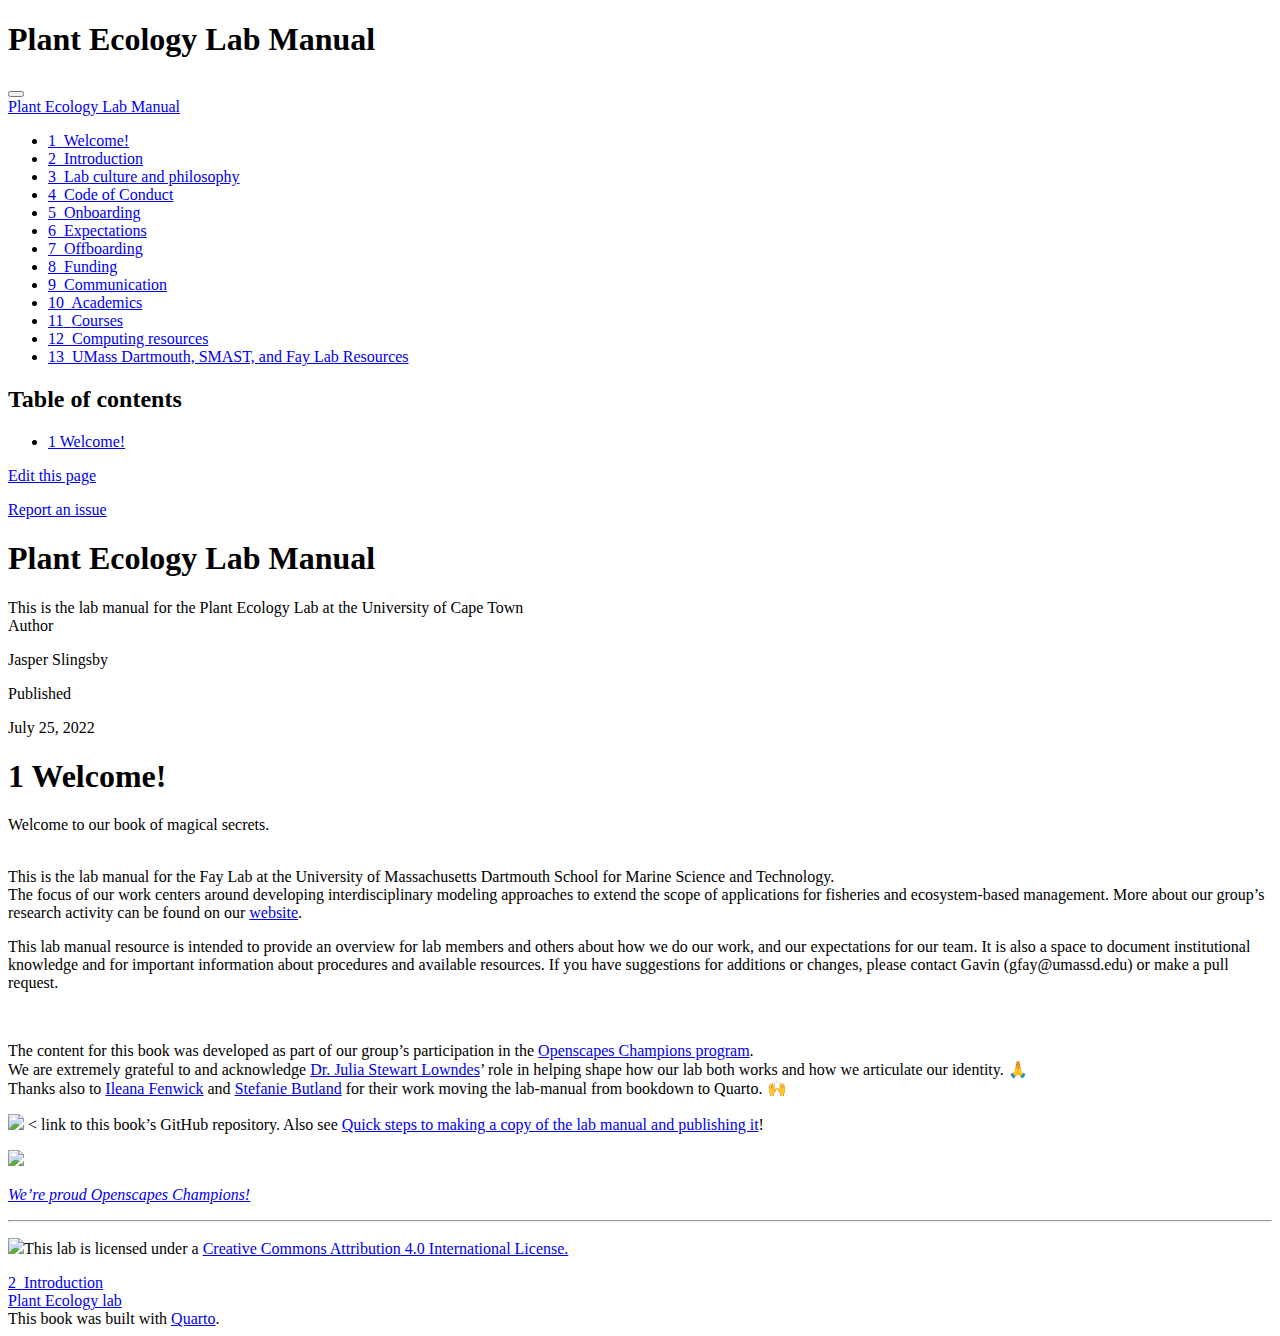
==== index.html @ 3b961ecd "Built site for gh-pages" ====
<!DOCTYPE html>
<html xmlns="http://www.w3.org/1999/xhtml" lang="en" xml:lang="en"><head>

<meta charset="utf-8">
<meta name="generator" content="quarto-1.0.37">

<meta name="viewport" content="width=device-width, initial-scale=1.0, user-scalable=yes">

<meta name="author" content="Jasper Slingsby">
<meta name="dcterms.date" content="2022-07-25">
<meta name="description" content="This is the lab manual for the Plant Ecology Lab at the University of Cape Town">

<title>Plant Ecology Lab Manual</title>
<style>
code{white-space: pre-wrap;}
span.smallcaps{font-variant: small-caps;}
span.underline{text-decoration: underline;}
div.column{display: inline-block; vertical-align: top; width: 50%;}
div.hanging-indent{margin-left: 1.5em; text-indent: -1.5em;}
ul.task-list{list-style: none;}
</style>


<script src="site_libs/quarto-nav/quarto-nav.js"></script>
<script src="site_libs/quarto-nav/headroom.min.js"></script>
<script src="site_libs/clipboard/clipboard.min.js"></script>
<script src="site_libs/quarto-search/autocomplete.umd.js"></script>
<script src="site_libs/quarto-search/fuse.min.js"></script>
<script src="site_libs/quarto-search/quarto-search.js"></script>
<meta name="quarto:offset" content="./">
<link href="./01-intro-how-we-work.html" rel="next">
<script src="site_libs/quarto-html/quarto.js"></script>
<script src="site_libs/quarto-html/popper.min.js"></script>
<script src="site_libs/quarto-html/tippy.umd.min.js"></script>
<script src="site_libs/quarto-html/anchor.min.js"></script>
<link href="site_libs/quarto-html/tippy.css" rel="stylesheet">
<link href="site_libs/quarto-html/quarto-syntax-highlighting.css" rel="stylesheet" id="quarto-text-highlighting-styles">
<script src="site_libs/bootstrap/bootstrap.min.js"></script>
<link href="site_libs/bootstrap/bootstrap-icons.css" rel="stylesheet">
<link href="site_libs/bootstrap/bootstrap.min.css" rel="stylesheet" id="quarto-bootstrap" data-mode="light">
<script id="quarto-search-options" type="application/json">{
  "location": "sidebar",
  "copy-button": false,
  "collapse-after": 3,
  "panel-placement": "start",
  "type": "textbox",
  "limit": 20,
  "language": {
    "search-no-results-text": "No results",
    "search-matching-documents-text": "matching documents",
    "search-copy-link-title": "Copy link to search",
    "search-hide-matches-text": "Hide additional matches",
    "search-more-match-text": "more match in this document",
    "search-more-matches-text": "more matches in this document",
    "search-clear-button-title": "Clear",
    "search-detached-cancel-button-title": "Cancel",
    "search-submit-button-title": "Submit"
  }
}</script>


</head>

<body class="nav-sidebar floating">

<div id="quarto-search-results"></div>
  <header id="quarto-header" class="headroom fixed-top">
  <nav class="quarto-secondary-nav" data-bs-toggle="collapse" data-bs-target="#quarto-sidebar" aria-controls="quarto-sidebar" aria-expanded="false" aria-label="Toggle sidebar navigation" onclick="if (window.quartoToggleHeadroom) { window.quartoToggleHeadroom(); }">
    <div class="container-fluid d-flex justify-content-between">
      <h1 class="quarto-secondary-nav-title">Plant Ecology Lab Manual</h1>
      <button type="button" class="quarto-btn-toggle btn" aria-label="Show secondary navigation">
        <i class="bi bi-chevron-right"></i>
      </button>
    </div>
  </nav>
</header>
<!-- content -->
<div id="quarto-content" class="quarto-container page-columns page-rows-contents page-layout-article">
<!-- sidebar -->
  <nav id="quarto-sidebar" class="sidebar collapse sidebar-navigation floating overflow-auto">
    <div class="pt-lg-2 mt-2 text-left sidebar-header">
    <div class="sidebar-title mb-0 py-0">
      <a href="./">Plant Ecology Lab Manual</a> 
        <div class="sidebar-tools-main">
    <a href="https://github.com/jslingsby/lab-manual" title="Source Code" class="sidebar-tool px-1"><i class="bi bi-github"></i></a>
</div>
    </div>
      </div>
      <div class="mt-2 flex-shrink-0 align-items-center">
        <div class="sidebar-search">
        <div id="quarto-search" class="" title="Search"></div>
        </div>
      </div>
    <div class="sidebar-menu-container"> 
    <ul class="list-unstyled mt-1">
        <li class="sidebar-item">
  <div class="sidebar-item-container"> 
  <a href="./index.html" class="sidebar-item-text sidebar-link active"><span class="chapter-number">1</span>&nbsp; <span class="chapter-title">Welcome!</span></a>
  </div>
</li>
        <li class="sidebar-item">
  <div class="sidebar-item-container"> 
  <a href="./01-intro-how-we-work.html" class="sidebar-item-text sidebar-link"><span class="chapter-number">2</span>&nbsp; <span class="chapter-title">Introduction</span></a>
  </div>
</li>
        <li class="sidebar-item">
  <div class="sidebar-item-container"> 
  <a href="./02-lab-culture-philosophy.html" class="sidebar-item-text sidebar-link"><span class="chapter-number">3</span>&nbsp; <span class="chapter-title">Lab culture and philosophy</span></a>
  </div>
</li>
        <li class="sidebar-item">
  <div class="sidebar-item-container"> 
  <a href="./03-code-of-conduct.html" class="sidebar-item-text sidebar-link"><span class="chapter-number">4</span>&nbsp; <span class="chapter-title">Code of Conduct</span></a>
  </div>
</li>
        <li class="sidebar-item">
  <div class="sidebar-item-container"> 
  <a href="./04-onboarding.html" class="sidebar-item-text sidebar-link"><span class="chapter-number">5</span>&nbsp; <span class="chapter-title">Onboarding</span></a>
  </div>
</li>
        <li class="sidebar-item">
  <div class="sidebar-item-container"> 
  <a href="./05-expectations.html" class="sidebar-item-text sidebar-link"><span class="chapter-number">6</span>&nbsp; <span class="chapter-title">Expectations</span></a>
  </div>
</li>
        <li class="sidebar-item">
  <div class="sidebar-item-container"> 
  <a href="./06-offboarding.html" class="sidebar-item-text sidebar-link"><span class="chapter-number">7</span>&nbsp; <span class="chapter-title">Offboarding</span></a>
  </div>
</li>
        <li class="sidebar-item">
  <div class="sidebar-item-container"> 
  <a href="./07-funding.html" class="sidebar-item-text sidebar-link"><span class="chapter-number">8</span>&nbsp; <span class="chapter-title">Funding</span></a>
  </div>
</li>
        <li class="sidebar-item">
  <div class="sidebar-item-container"> 
  <a href="./08-communication.html" class="sidebar-item-text sidebar-link"><span class="chapter-number">9</span>&nbsp; <span class="chapter-title">Communication</span></a>
  </div>
</li>
        <li class="sidebar-item">
  <div class="sidebar-item-container"> 
  <a href="./09-academics.html" class="sidebar-item-text sidebar-link"><span class="chapter-number">10</span>&nbsp; <span class="chapter-title">Academics</span></a>
  </div>
</li>
        <li class="sidebar-item">
  <div class="sidebar-item-container"> 
  <a href="./10-courses.html" class="sidebar-item-text sidebar-link"><span class="chapter-number">11</span>&nbsp; <span class="chapter-title">Courses</span></a>
  </div>
</li>
        <li class="sidebar-item">
  <div class="sidebar-item-container"> 
  <a href="./11-computing.html" class="sidebar-item-text sidebar-link"><span class="chapter-number">12</span>&nbsp; <span class="chapter-title">Computing resources</span></a>
  </div>
</li>
        <li class="sidebar-item">
  <div class="sidebar-item-container"> 
  <a href="./12-umassd-resources.html" class="sidebar-item-text sidebar-link"><span class="chapter-number">13</span>&nbsp; <span class="chapter-title">UMass Dartmouth, SMAST, and Fay Lab Resources</span></a>
  </div>
</li>
    </ul>
    </div>
</nav>
<!-- margin-sidebar -->
    <div id="quarto-margin-sidebar" class="sidebar margin-sidebar">
        <nav id="TOC" role="doc-toc">
    <h2 id="toc-title">Table of contents</h2>
   
  <ul>
  <li><a href="#welcome" id="toc-welcome" class="nav-link active" data-scroll-target="#welcome"> <span class="header-section-number">1</span> Welcome!</a></li>
  </ul>
<div class="toc-actions"><div><i class="bi bi-github"></i></div><div class="action-links"><p><a href="https://github.com/jslingsby/lab-manual/edit/main/index.qmd" class="toc-action">Edit this page</a></p><p><a href="https://github.com/jslingsby/lab-manual/issues/new" class="toc-action">Report an issue</a></p></div></div></nav>
    </div>
<!-- main -->
<main class="content" id="quarto-document-content">

<header id="title-block-header" class="quarto-title-block default">
<div class="quarto-title">
<h1 class="title d-none d-lg-block">Plant Ecology Lab Manual</h1>
</div>

<div>
  <div class="description">
    This is the lab manual for the Plant Ecology Lab at the University of Cape Town
  </div>
</div>


<div class="quarto-title-meta">

    <div>
    <div class="quarto-title-meta-heading">Author</div>
    <div class="quarto-title-meta-contents">
             <p>Jasper Slingsby </p>
          </div>
  </div>
    
    <div>
    <div class="quarto-title-meta-heading">Published</div>
    <div class="quarto-title-meta-contents">
      <p class="date">July 25, 2022</p>
    </div>
  </div>
    
  </div>
  

</header>

<section id="welcome" class="level1" data-number="1">
<h1 data-number="1"><span class="header-section-number">1</span> Welcome!</h1>
<p>Welcome to our book of magical secrets.</p>
<p><br> This is the lab manual for the Fay Lab at the University of Massachusetts Dartmouth School for Marine Science and Technology.<br>
The focus of our work centers around developing interdisciplinary modeling approaches to extend the scope of applications for fisheries and ecosystem-based management. More about our group’s research activity can be found on our <a href="https://thefaylab.com">website</a>.</p>
<p>This lab manual resource is intended to provide an overview for lab members and others about how we do our work, and our expectations for our team. It is also a space to document institutional knowledge and for important information about procedures and available resources. If you have suggestions for additions or changes, please contact Gavin (gfay@umassd.edu) or make a pull request.</p>
<p><br></p>
<p>The content for this book was developed as part of our group’s participation in the <a href="https://openscapes.org">Openscapes Champions program</a>.<br>
We are extremely grateful to and acknowledge <a href="https://twitter.com/juliesquid">Dr.&nbsp;Julia Stewart Lowndes</a>’ role in helping shape how our lab both works and how we articulate our identity. 🙏<br>
Thanks also to <a href="https://twitter.com/_ileanaf">Ileana Fenwick</a> and <a href="https://twitter.com/StefanieButland">Stefanie Butland</a> for their work moving the lab-manual from bookdown to Quarto. 🙌<br>
</p>
<p><a href="https://github.com/thefaylab/lab-manual"><img src="https://github.githubassets.com/images/modules/logos_page/GitHub-Mark.png" class="img-fluid" data-fig-align="left" width="35"></a> &lt; link to this book’s GitHub repository. Also see <a href="https://github.com/thefaylab/lab-manual/wiki/Quick-steps-to-making-a-copy-of-the-lab-manual-&amp;-publishing-it">Quick steps to making a copy of the lab manual and publishing it</a>!</p>
<p><img src="img/openscapes_hex_badge.png" class="img-fluid" style="width:25.0%"></p>
<p><a href="https://openscapes.org"><em>We’re proud Openscapes Champions!</em></a></p>
<hr>
<p><a href="http://creativecommons.org/licenses/by/4.0/" data-fig-alt="Creative Commons License"><img src="img/creative_commons.png" class="img-fluid"></a>This lab is licensed under a <a href="http://creativecommons.org/licenses/by/4.0/">Creative Commons Attribution 4.0 International License.</a></p>


</section>

</main> <!-- /main -->
<script id="quarto-html-after-body" type="application/javascript">
window.document.addEventListener("DOMContentLoaded", function (event) {
  const toggleBodyColorMode = (bsSheetEl) => {
    const mode = bsSheetEl.getAttribute("data-mode");
    const bodyEl = window.document.querySelector("body");
    if (mode === "dark") {
      bodyEl.classList.add("quarto-dark");
      bodyEl.classList.remove("quarto-light");
    } else {
      bodyEl.classList.add("quarto-light");
      bodyEl.classList.remove("quarto-dark");
    }
  }
  const toggleBodyColorPrimary = () => {
    const bsSheetEl = window.document.querySelector("link#quarto-bootstrap");
    if (bsSheetEl) {
      toggleBodyColorMode(bsSheetEl);
    }
  }
  toggleBodyColorPrimary();  
  const icon = "";
  const anchorJS = new window.AnchorJS();
  anchorJS.options = {
    placement: 'right',
    icon: icon
  };
  anchorJS.add('.anchored');
  const clipboard = new window.ClipboardJS('.code-copy-button', {
    target: function(trigger) {
      return trigger.previousElementSibling;
    }
  });
  clipboard.on('success', function(e) {
    // button target
    const button = e.trigger;
    // don't keep focus
    button.blur();
    // flash "checked"
    button.classList.add('code-copy-button-checked');
    var currentTitle = button.getAttribute("title");
    button.setAttribute("title", "Copied!");
    setTimeout(function() {
      button.setAttribute("title", currentTitle);
      button.classList.remove('code-copy-button-checked');
    }, 1000);
    // clear code selection
    e.clearSelection();
  });
  function tippyHover(el, contentFn) {
    const config = {
      allowHTML: true,
      content: contentFn,
      maxWidth: 500,
      delay: 100,
      arrow: false,
      appendTo: function(el) {
          return el.parentElement;
      },
      interactive: true,
      interactiveBorder: 10,
      theme: 'quarto',
      placement: 'bottom-start'
    };
    window.tippy(el, config); 
  }
  const noterefs = window.document.querySelectorAll('a[role="doc-noteref"]');
  for (var i=0; i<noterefs.length; i++) {
    const ref = noterefs[i];
    tippyHover(ref, function() {
      let href = ref.getAttribute('href');
      try { href = new URL(href).hash; } catch {}
      const id = href.replace(/^#\/?/, "");
      const note = window.document.getElementById(id);
      return note.innerHTML;
    });
  }
  var bibliorefs = window.document.querySelectorAll('a[role="doc-biblioref"]');
  for (var i=0; i<bibliorefs.length; i++) {
    const ref = bibliorefs[i];
    const cites = ref.parentNode.getAttribute('data-cites').split(' ');
    tippyHover(ref, function() {
      var popup = window.document.createElement('div');
      cites.forEach(function(cite) {
        var citeDiv = window.document.createElement('div');
        citeDiv.classList.add('hanging-indent');
        citeDiv.classList.add('csl-entry');
        var biblioDiv = window.document.getElementById('ref-' + cite);
        if (biblioDiv) {
          citeDiv.innerHTML = biblioDiv.innerHTML;
        }
        popup.appendChild(citeDiv);
      });
      return popup.innerHTML;
    });
  }
});
</script>
<nav class="page-navigation">
  <div class="nav-page nav-page-previous">
  </div>
  <div class="nav-page nav-page-next">
      <a href="./01-intro-how-we-work.html" class="pagination-link">
        <span class="nav-page-text"><span class="chapter-number">2</span>&nbsp; <span class="chapter-title">Introduction</span></span> <i class="bi bi-arrow-right-short"></i>
      </a>
  </div>
</nav>
</div> <!-- /content -->
<footer class="footer">
  <div class="nav-footer">
    <div class="nav-footer-left"><a href="https://www.plantecolo.gy/">Plant Ecology lab</a></div>   
    <div class="nav-footer-right">This book was built with <a href="https://quarto.org/">Quarto</a>.</div>
  </div>
</footer>



</body></html>
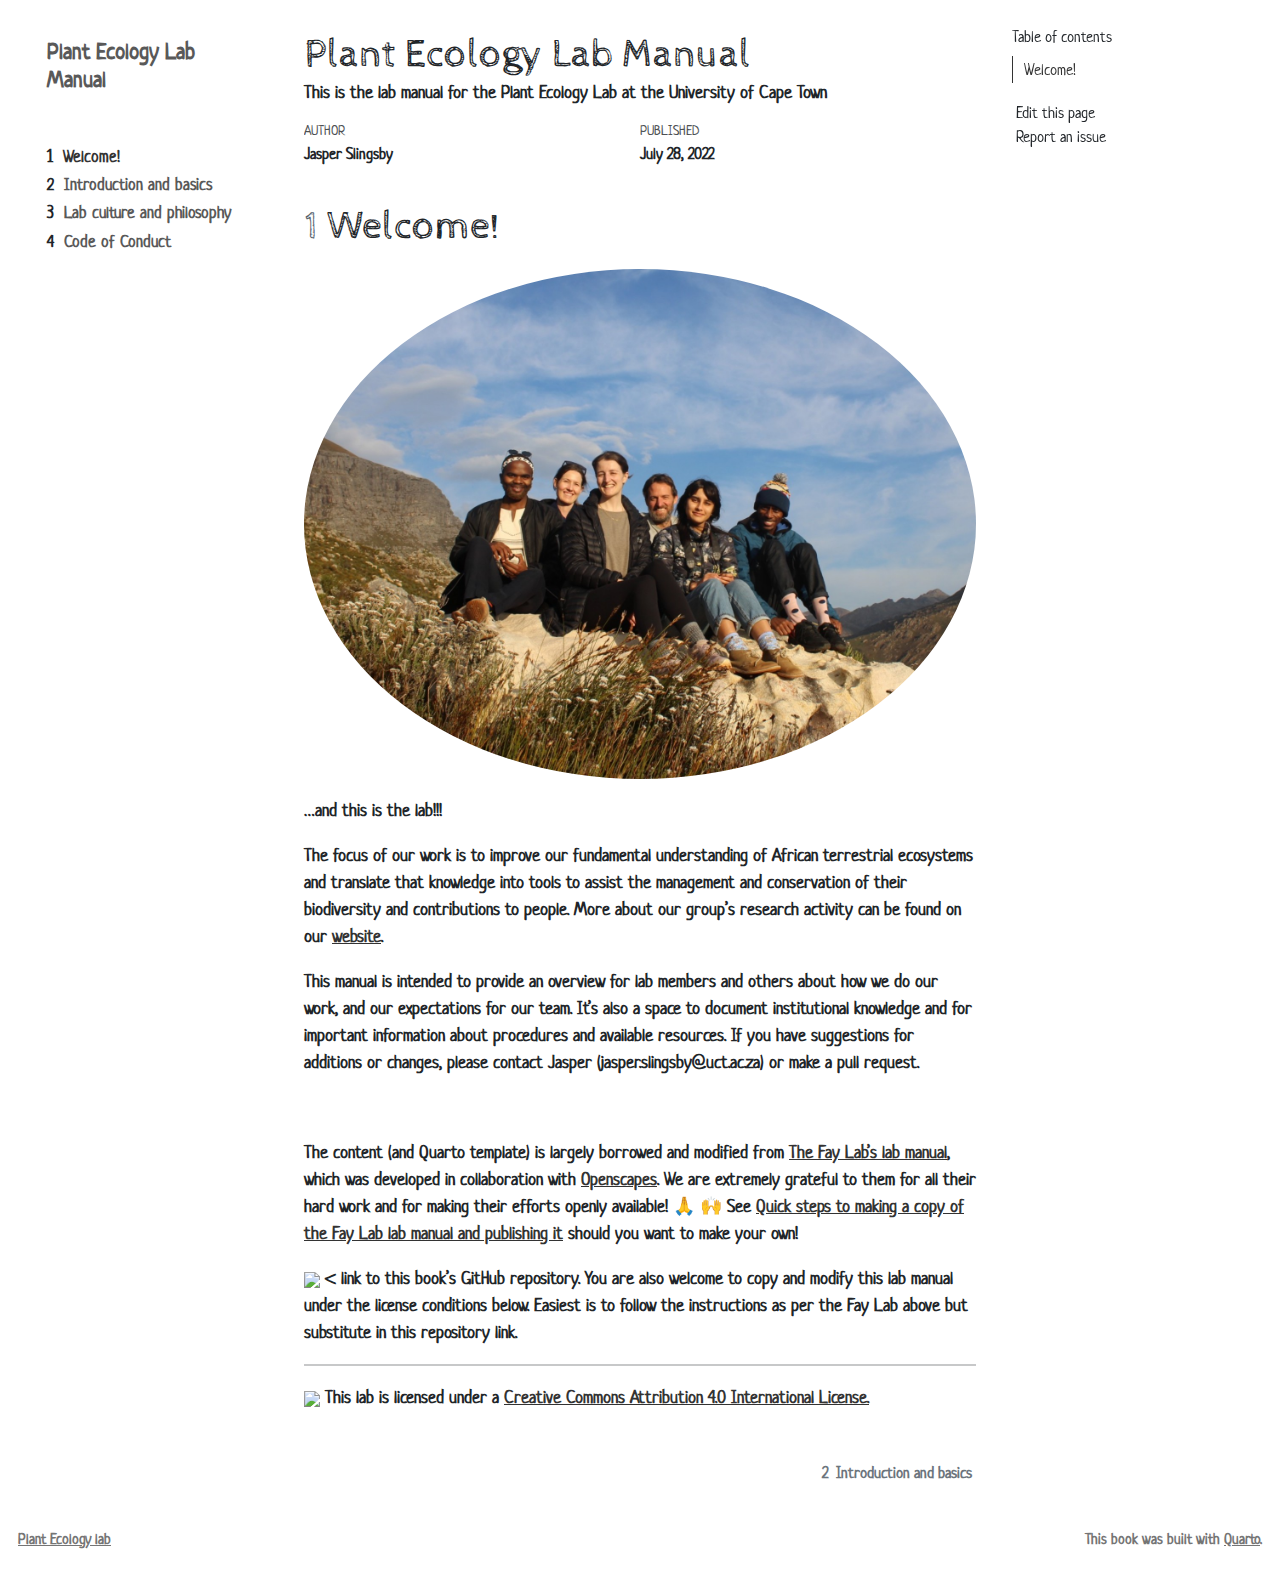
==== commit 4dc7c09a: "Built site for gh-pages" ====
--- a/index.html
+++ b/index.html
@@ -7,7 +7,7 @@
 <meta name="viewport" content="width=device-width, initial-scale=1.0, user-scalable=yes">
 
 <meta name="author" content="Jasper Slingsby">
-<meta name="dcterms.date" content="2022-07-25">
+<meta name="dcterms.date" content="2022-07-28">
 <meta name="description" content="This is the lab manual for the Plant Ecology Lab at the University of Cape Town">
 
 <title>Plant Ecology Lab Manual</title>
@@ -100,7 +100,7 @@
 </li>
         <li class="sidebar-item">
   <div class="sidebar-item-container"> 
-  <a href="./01-intro-how-we-work.html" class="sidebar-item-text sidebar-link"><span class="chapter-number">2</span>&nbsp; <span class="chapter-title">Introduction</span></a>
+  <a href="./01-intro-how-we-work.html" class="sidebar-item-text sidebar-link"><span class="chapter-number">2</span>&nbsp; <span class="chapter-title">Introduction and basics</span></a>
   </div>
 </li>
         <li class="sidebar-item">
@@ -111,51 +111,6 @@
         <li class="sidebar-item">
   <div class="sidebar-item-container"> 
   <a href="./03-code-of-conduct.html" class="sidebar-item-text sidebar-link"><span class="chapter-number">4</span>&nbsp; <span class="chapter-title">Code of Conduct</span></a>
-  </div>
-</li>
-        <li class="sidebar-item">
-  <div class="sidebar-item-container"> 
-  <a href="./04-onboarding.html" class="sidebar-item-text sidebar-link"><span class="chapter-number">5</span>&nbsp; <span class="chapter-title">Onboarding</span></a>
-  </div>
-</li>
-        <li class="sidebar-item">
-  <div class="sidebar-item-container"> 
-  <a href="./05-expectations.html" class="sidebar-item-text sidebar-link"><span class="chapter-number">6</span>&nbsp; <span class="chapter-title">Expectations</span></a>
-  </div>
-</li>
-        <li class="sidebar-item">
-  <div class="sidebar-item-container"> 
-  <a href="./06-offboarding.html" class="sidebar-item-text sidebar-link"><span class="chapter-number">7</span>&nbsp; <span class="chapter-title">Offboarding</span></a>
-  </div>
-</li>
-        <li class="sidebar-item">
-  <div class="sidebar-item-container"> 
-  <a href="./07-funding.html" class="sidebar-item-text sidebar-link"><span class="chapter-number">8</span>&nbsp; <span class="chapter-title">Funding</span></a>
-  </div>
-</li>
-        <li class="sidebar-item">
-  <div class="sidebar-item-container"> 
-  <a href="./08-communication.html" class="sidebar-item-text sidebar-link"><span class="chapter-number">9</span>&nbsp; <span class="chapter-title">Communication</span></a>
-  </div>
-</li>
-        <li class="sidebar-item">
-  <div class="sidebar-item-container"> 
-  <a href="./09-academics.html" class="sidebar-item-text sidebar-link"><span class="chapter-number">10</span>&nbsp; <span class="chapter-title">Academics</span></a>
-  </div>
-</li>
-        <li class="sidebar-item">
-  <div class="sidebar-item-container"> 
-  <a href="./10-courses.html" class="sidebar-item-text sidebar-link"><span class="chapter-number">11</span>&nbsp; <span class="chapter-title">Courses</span></a>
-  </div>
-</li>
-        <li class="sidebar-item">
-  <div class="sidebar-item-container"> 
-  <a href="./11-computing.html" class="sidebar-item-text sidebar-link"><span class="chapter-number">12</span>&nbsp; <span class="chapter-title">Computing resources</span></a>
-  </div>
-</li>
-        <li class="sidebar-item">
-  <div class="sidebar-item-container"> 
-  <a href="./12-umassd-resources.html" class="sidebar-item-text sidebar-link"><span class="chapter-number">13</span>&nbsp; <span class="chapter-title">UMass Dartmouth, SMAST, and Fay Lab Resources</span></a>
   </div>
 </li>
     </ul>
@@ -198,7 +153,7 @@
     <div>
     <div class="quarto-title-meta-heading">Published</div>
     <div class="quarto-title-meta-contents">
-      <p class="date">July 25, 2022</p>
+      <p class="date">July 28, 2022</p>
     </div>
   </div>
     
@@ -209,20 +164,15 @@
 
 <section id="welcome" class="level1" data-number="1">
 <h1 data-number="1"><span class="header-section-number">1</span> Welcome!</h1>
-<p>Welcome to our book of magical secrets.</p>
-<p><br> This is the lab manual for the Fay Lab at the University of Massachusetts Dartmouth School for Marine Science and Technology.<br>
-The focus of our work centers around developing interdisciplinary modeling approaches to extend the scope of applications for fisheries and ecosystem-based management. More about our group’s research activity can be found on our <a href="https://thefaylab.com">website</a>.</p>
-<p>This lab manual resource is intended to provide an overview for lab members and others about how we do our work, and our expectations for our team. It is also a space to document institutional knowledge and for important information about procedures and available resources. If you have suggestions for additions or changes, please contact Gavin (gfay@umassd.edu) or make a pull request.</p>
+<p><img src="img/lab_2022_bainskloof_mtns_crop.jpg" class="rounded-circle" alt="The Lab 2022" width="100%"></p>
+<p>…and this is the lab!!!</p>
+<p>The focus of our work is to improve our fundamental understanding of African terrestrial ecosystems and translate that knowledge into tools to assist the management and conservation of their biodiversity and contributions to people. More about our group’s research activity can be found on our <a href="https://plantecologi.github.io">website</a>.</p>
+<p>This manual is intended to provide an overview for lab members and others about how we do our work, and our expectations for our team. It’s also a space to document institutional knowledge and for important information about procedures and available resources. If you have suggestions for additions or changes, please contact Jasper (jasper.slingsby@uct.ac.za) or make a pull request.</p>
 <p><br></p>
-<p>The content for this book was developed as part of our group’s participation in the <a href="https://openscapes.org">Openscapes Champions program</a>.<br>
-We are extremely grateful to and acknowledge <a href="https://twitter.com/juliesquid">Dr.&nbsp;Julia Stewart Lowndes</a>’ role in helping shape how our lab both works and how we articulate our identity. 🙏<br>
-Thanks also to <a href="https://twitter.com/_ileanaf">Ileana Fenwick</a> and <a href="https://twitter.com/StefanieButland">Stefanie Butland</a> for their work moving the lab-manual from bookdown to Quarto. 🙌<br>
-</p>
-<p><a href="https://github.com/thefaylab/lab-manual"><img src="https://github.githubassets.com/images/modules/logos_page/GitHub-Mark.png" class="img-fluid" data-fig-align="left" width="35"></a> &lt; link to this book’s GitHub repository. Also see <a href="https://github.com/thefaylab/lab-manual/wiki/Quick-steps-to-making-a-copy-of-the-lab-manual-&amp;-publishing-it">Quick steps to making a copy of the lab manual and publishing it</a>!</p>
-<p><img src="img/openscapes_hex_badge.png" class="img-fluid" style="width:25.0%"></p>
-<p><a href="https://openscapes.org"><em>We’re proud Openscapes Champions!</em></a></p>
+<p>The content (and Quarto template) is largely borrowed and modified from <a href="https://github.com/thefaylab/lab-manual">The Fay Lab’s lab manual</a>, which was developed in collaboration with <a href="https://openscapes.org">Openscapes</a>. We are extremely grateful to them for all their hard work and for making their efforts openly available! 🙏&nbsp;🙌&nbsp;See <a href="https://github.com/thefaylab/lab-manual/wiki/Quick-steps-to-making-a-copy-of-the-lab-manual-&amp;-publishing-it">Quick steps to making a copy of the Fay Lab lab manual and publishing it</a> should you want to make your own!</p>
+<p><a href="https://github.com/jslingsby/lab-manual"><img src="https://github.githubassets.com/images/modules/logos_page/GitHub-Mark.png" class="img-fluid" data-fig-align="left" width="35"></a> &lt; link to this book’s GitHub repository. You are also welcome to copy and modify this lab manual under the license conditions below. Easiest is to follow the instructions as per the Fay Lab above but substitute in this repository link.</p>
 <hr>
-<p><a href="http://creativecommons.org/licenses/by/4.0/" data-fig-alt="Creative Commons License"><img src="img/creative_commons.png" class="img-fluid"></a>This lab is licensed under a <a href="http://creativecommons.org/licenses/by/4.0/">Creative Commons Attribution 4.0 International License.</a></p>
+<p><a href="http://creativecommons.org/licenses/by/4.0/" data-fig-alt="Creative Commons License"><img src="img/creative_commons.png" class="img-fluid"></a> This lab is licensed under a <a href="http://creativecommons.org/licenses/by/4.0/">Creative Commons Attribution 4.0 International License.</a></p>
 
 
 </section>
@@ -330,7 +280,7 @@
   </div>
   <div class="nav-page nav-page-next">
       <a href="./01-intro-how-we-work.html" class="pagination-link">
-        <span class="nav-page-text"><span class="chapter-number">2</span>&nbsp; <span class="chapter-title">Introduction</span></span> <i class="bi bi-arrow-right-short"></i>
+        <span class="nav-page-text"><span class="chapter-number">2</span>&nbsp; <span class="chapter-title">Introduction and basics</span></span> <i class="bi bi-arrow-right-short"></i>
       </a>
   </div>
 </nav>
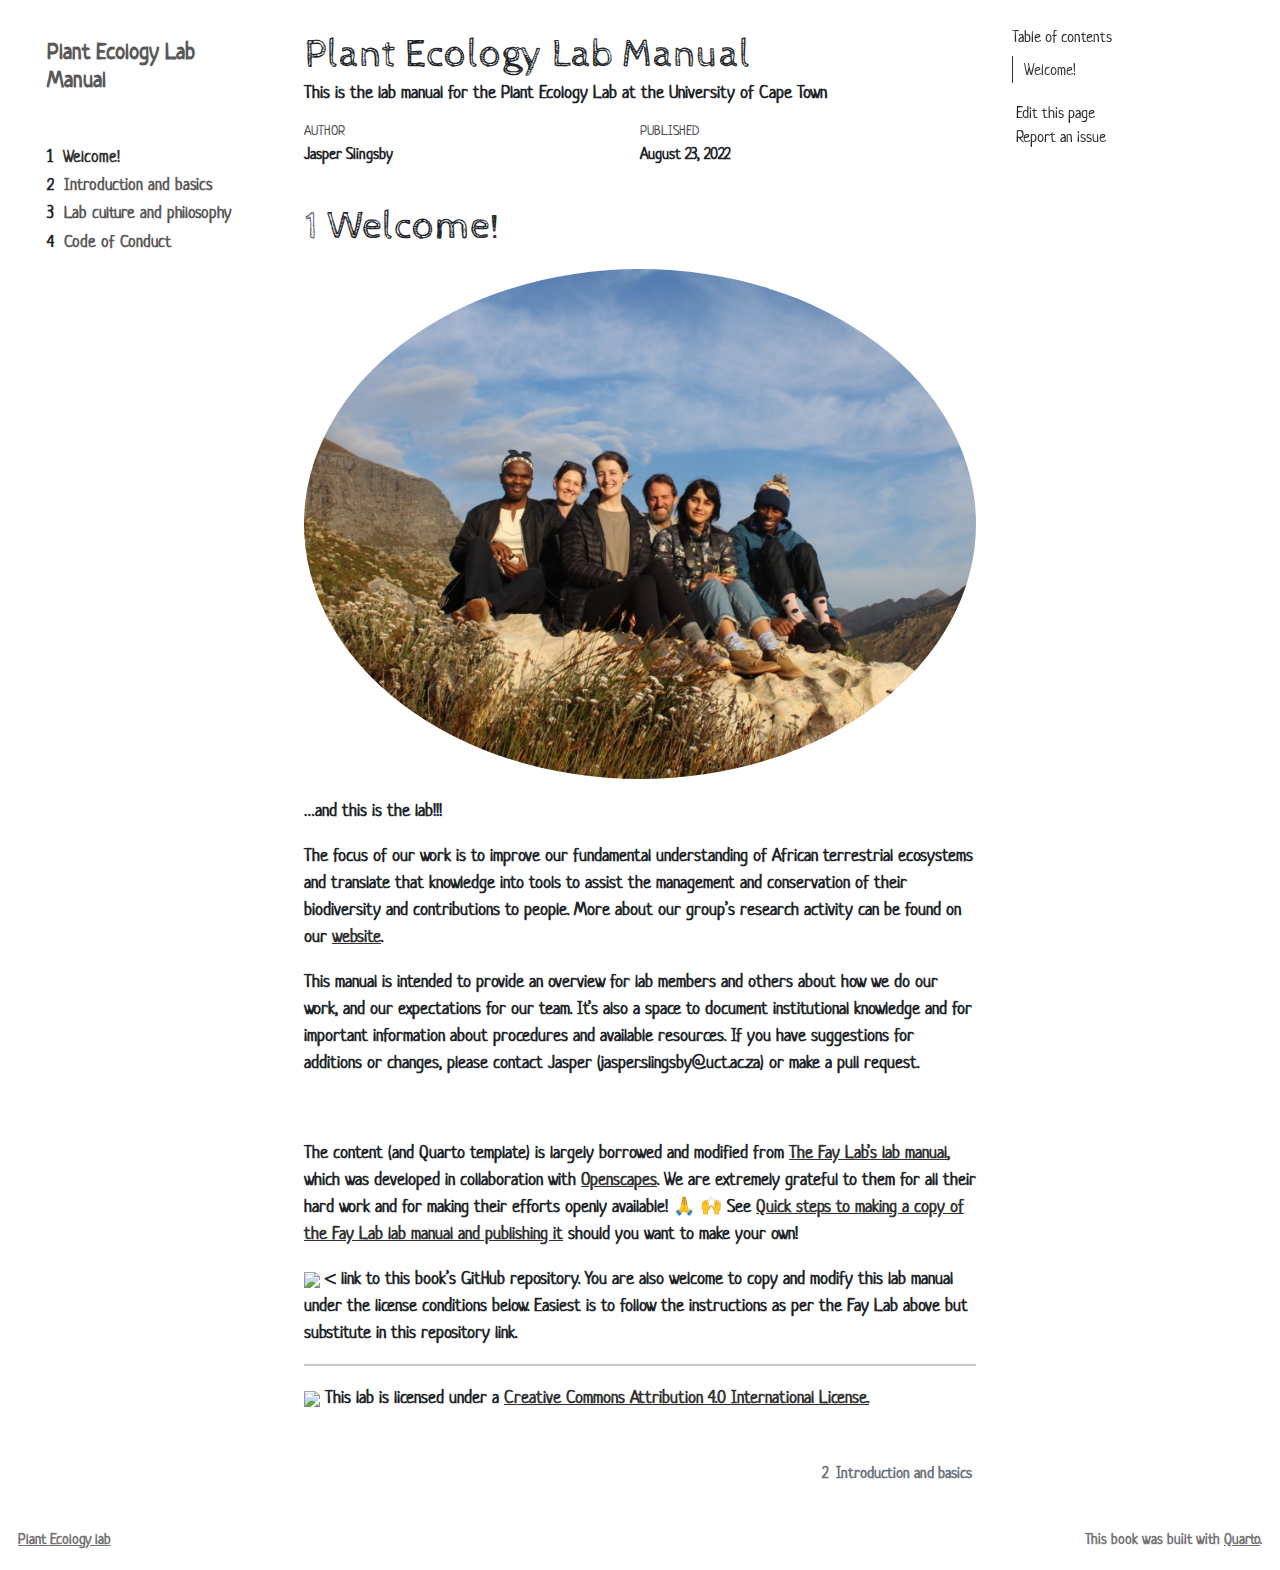
==== commit a1ed73ef: "Built site for gh-pages" ====
--- a/index.html
+++ b/index.html
@@ -2,12 +2,12 @@
 <html xmlns="http://www.w3.org/1999/xhtml" lang="en" xml:lang="en"><head>
 
 <meta charset="utf-8">
-<meta name="generator" content="quarto-1.0.37">
+<meta name="generator" content="quarto-1.0.38">
 
 <meta name="viewport" content="width=device-width, initial-scale=1.0, user-scalable=yes">
 
 <meta name="author" content="Jasper Slingsby">
-<meta name="dcterms.date" content="2022-07-28">
+<meta name="dcterms.date" content="2022-08-23">
 <meta name="description" content="This is the lab manual for the Plant Ecology Lab at the University of Cape Town">
 
 <title>Plant Ecology Lab Manual</title>
@@ -153,7 +153,7 @@
     <div>
     <div class="quarto-title-meta-heading">Published</div>
     <div class="quarto-title-meta-contents">
-      <p class="date">July 28, 2022</p>
+      <p class="date">August 23, 2022</p>
     </div>
   </div>
     
@@ -166,7 +166,7 @@
 <h1 data-number="1"><span class="header-section-number">1</span> Welcome!</h1>
 <p><img src="img/lab_2022_bainskloof_mtns_crop.jpg" class="rounded-circle" alt="The Lab 2022" width="100%"></p>
 <p>…and this is the lab!!!</p>
-<p>The focus of our work is to improve our fundamental understanding of African terrestrial ecosystems and translate that knowledge into tools to assist the management and conservation of their biodiversity and contributions to people. More about our group’s research activity can be found on our <a href="https://plantecologi.github.io">website</a>.</p>
+<p>The focus of our work is to improve our fundamental understanding of African terrestrial ecosystems and translate that knowledge into tools to assist the management and conservation of their biodiversity and contributions to people. More about our group’s research activity can be found on our <a href="https://plantecolo.gy/">website</a>.</p>
 <p>This manual is intended to provide an overview for lab members and others about how we do our work, and our expectations for our team. It’s also a space to document institutional knowledge and for important information about procedures and available resources. If you have suggestions for additions or changes, please contact Jasper (jasper.slingsby@uct.ac.za) or make a pull request.</p>
 <p><br></p>
 <p>The content (and Quarto template) is largely borrowed and modified from <a href="https://github.com/thefaylab/lab-manual">The Fay Lab’s lab manual</a>, which was developed in collaboration with <a href="https://openscapes.org">Openscapes</a>. We are extremely grateful to them for all their hard work and for making their efforts openly available! 🙏&nbsp;🙌&nbsp;See <a href="https://github.com/thefaylab/lab-manual/wiki/Quick-steps-to-making-a-copy-of-the-lab-manual-&amp;-publishing-it">Quick steps to making a copy of the Fay Lab lab manual and publishing it</a> should you want to make your own!</p>
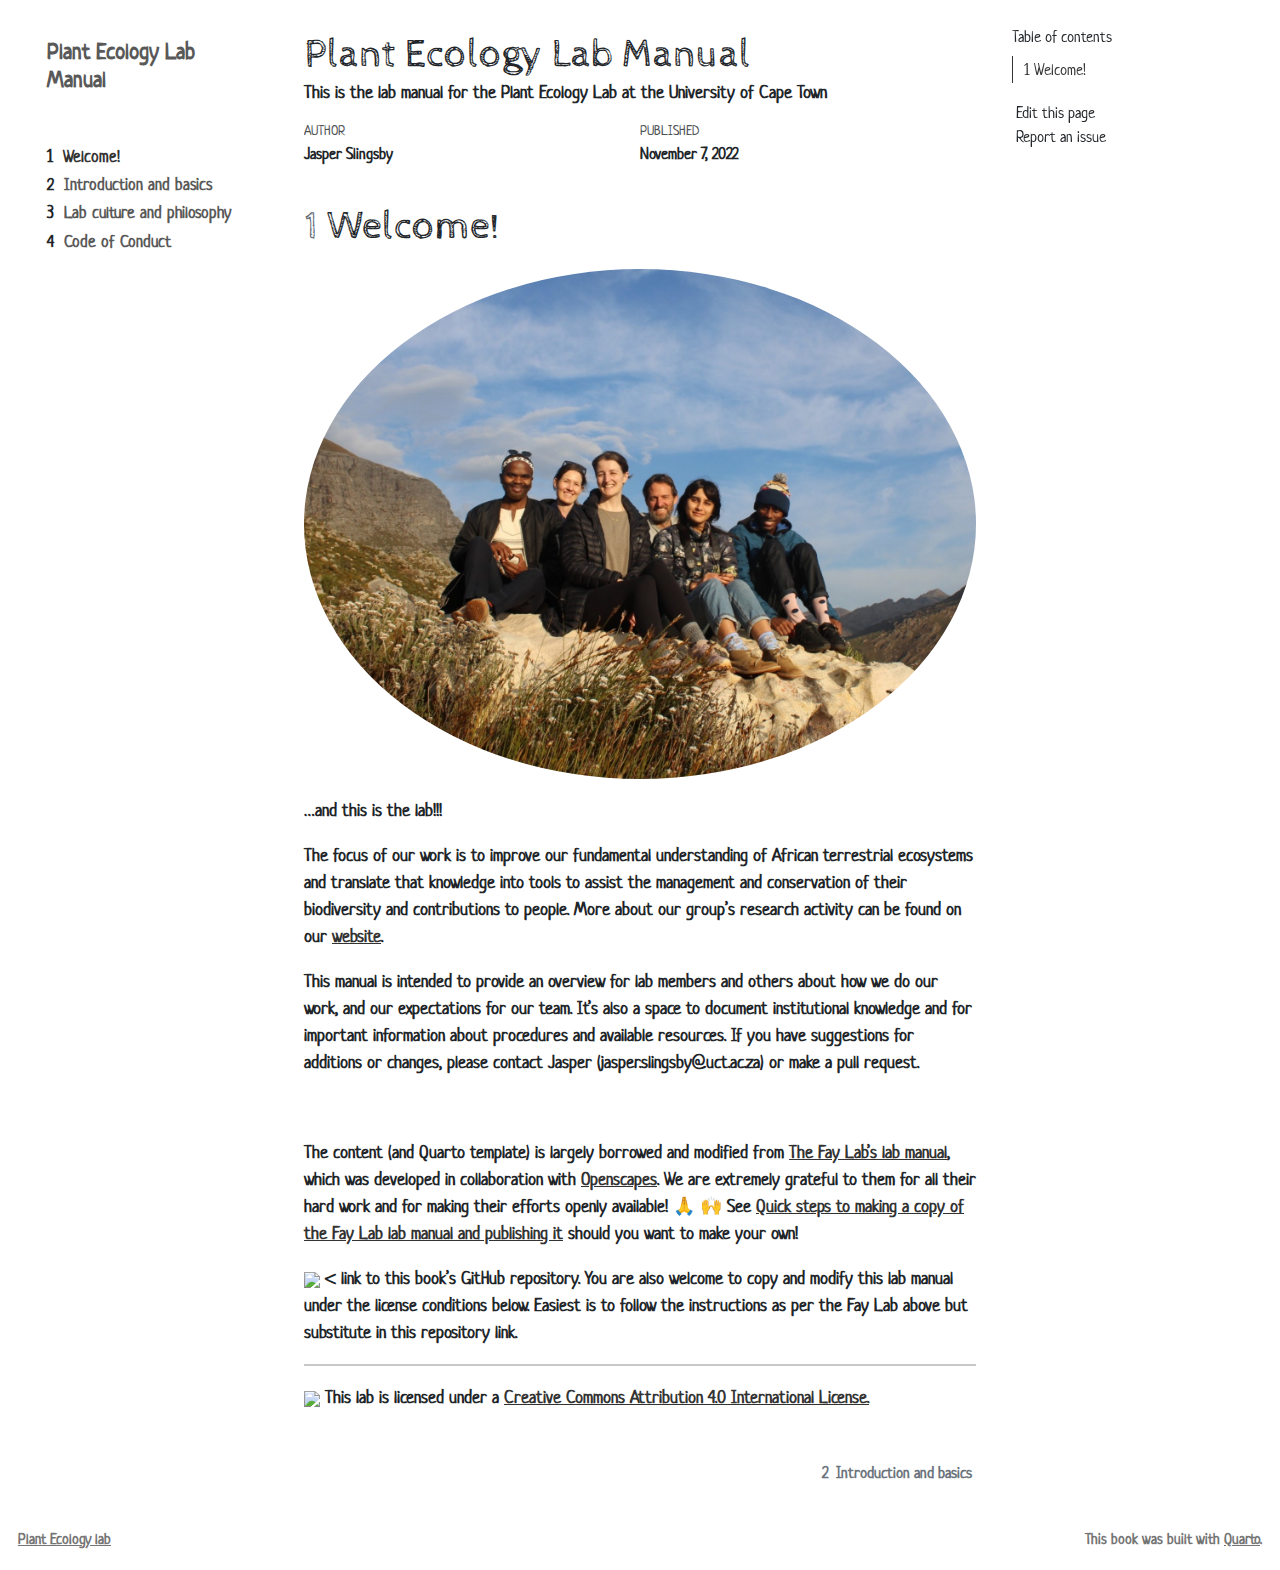
==== commit 9e465f8f: "Built site for gh-pages" ====
--- a/index.html
+++ b/index.html
@@ -2,22 +2,27 @@
 <html xmlns="http://www.w3.org/1999/xhtml" lang="en" xml:lang="en"><head>
 
 <meta charset="utf-8">
-<meta name="generator" content="quarto-1.0.38">
+<meta name="generator" content="quarto-1.1.251">
 
 <meta name="viewport" content="width=device-width, initial-scale=1.0, user-scalable=yes">
 
 <meta name="author" content="Jasper Slingsby">
-<meta name="dcterms.date" content="2022-08-23">
+<meta name="dcterms.date" content="2022-11-07">
 <meta name="description" content="This is the lab manual for the Plant Ecology Lab at the University of Cape Town">
 
 <title>Plant Ecology Lab Manual</title>
 <style>
 code{white-space: pre-wrap;}
 span.smallcaps{font-variant: small-caps;}
-span.underline{text-decoration: underline;}
-div.column{display: inline-block; vertical-align: top; width: 50%;}
+div.columns{display: flex; gap: min(4vw, 1.5em);}
+div.column{flex: auto; overflow-x: auto;}
 div.hanging-indent{margin-left: 1.5em; text-indent: -1.5em;}
 ul.task-list{list-style: none;}
+ul.task-list li input[type="checkbox"] {
+  width: 0.8em;
+  margin: 0 0.8em 0.2em -1.6em;
+  vertical-align: middle;
+}
 </style>
 
 
@@ -118,11 +123,11 @@
 </nav>
 <!-- margin-sidebar -->
     <div id="quarto-margin-sidebar" class="sidebar margin-sidebar">
-        <nav id="TOC" role="doc-toc">
+        <nav id="TOC" role="doc-toc" class="toc-active">
     <h2 id="toc-title">Table of contents</h2>
    
   <ul>
-  <li><a href="#welcome" id="toc-welcome" class="nav-link active" data-scroll-target="#welcome"> <span class="header-section-number">1</span> Welcome!</a></li>
+  <li><a href="#welcome" id="toc-welcome" class="nav-link active" data-scroll-target="#welcome"><span class="toc-section-number">1</span>  Welcome!</a></li>
   </ul>
 <div class="toc-actions"><div><i class="bi bi-github"></i></div><div class="action-links"><p><a href="https://github.com/jslingsby/lab-manual/edit/main/index.qmd" class="toc-action">Edit this page</a></p><p><a href="https://github.com/jslingsby/lab-manual/issues/new" class="toc-action">Report an issue</a></p></div></div></nav>
     </div>
@@ -153,7 +158,7 @@
     <div>
     <div class="quarto-title-meta-heading">Published</div>
     <div class="quarto-title-meta-contents">
-      <p class="date">August 23, 2022</p>
+      <p class="date">November 7, 2022</p>
     </div>
   </div>
     
@@ -247,7 +252,8 @@
   for (var i=0; i<noterefs.length; i++) {
     const ref = noterefs[i];
     tippyHover(ref, function() {
-      let href = ref.getAttribute('href');
+      // use id or data attribute instead here
+      let href = ref.getAttribute('data-footnote-href') || ref.getAttribute('href');
       try { href = new URL(href).hash; } catch {}
       const id = href.replace(/^#\/?/, "");
       const note = window.document.getElementById(id);
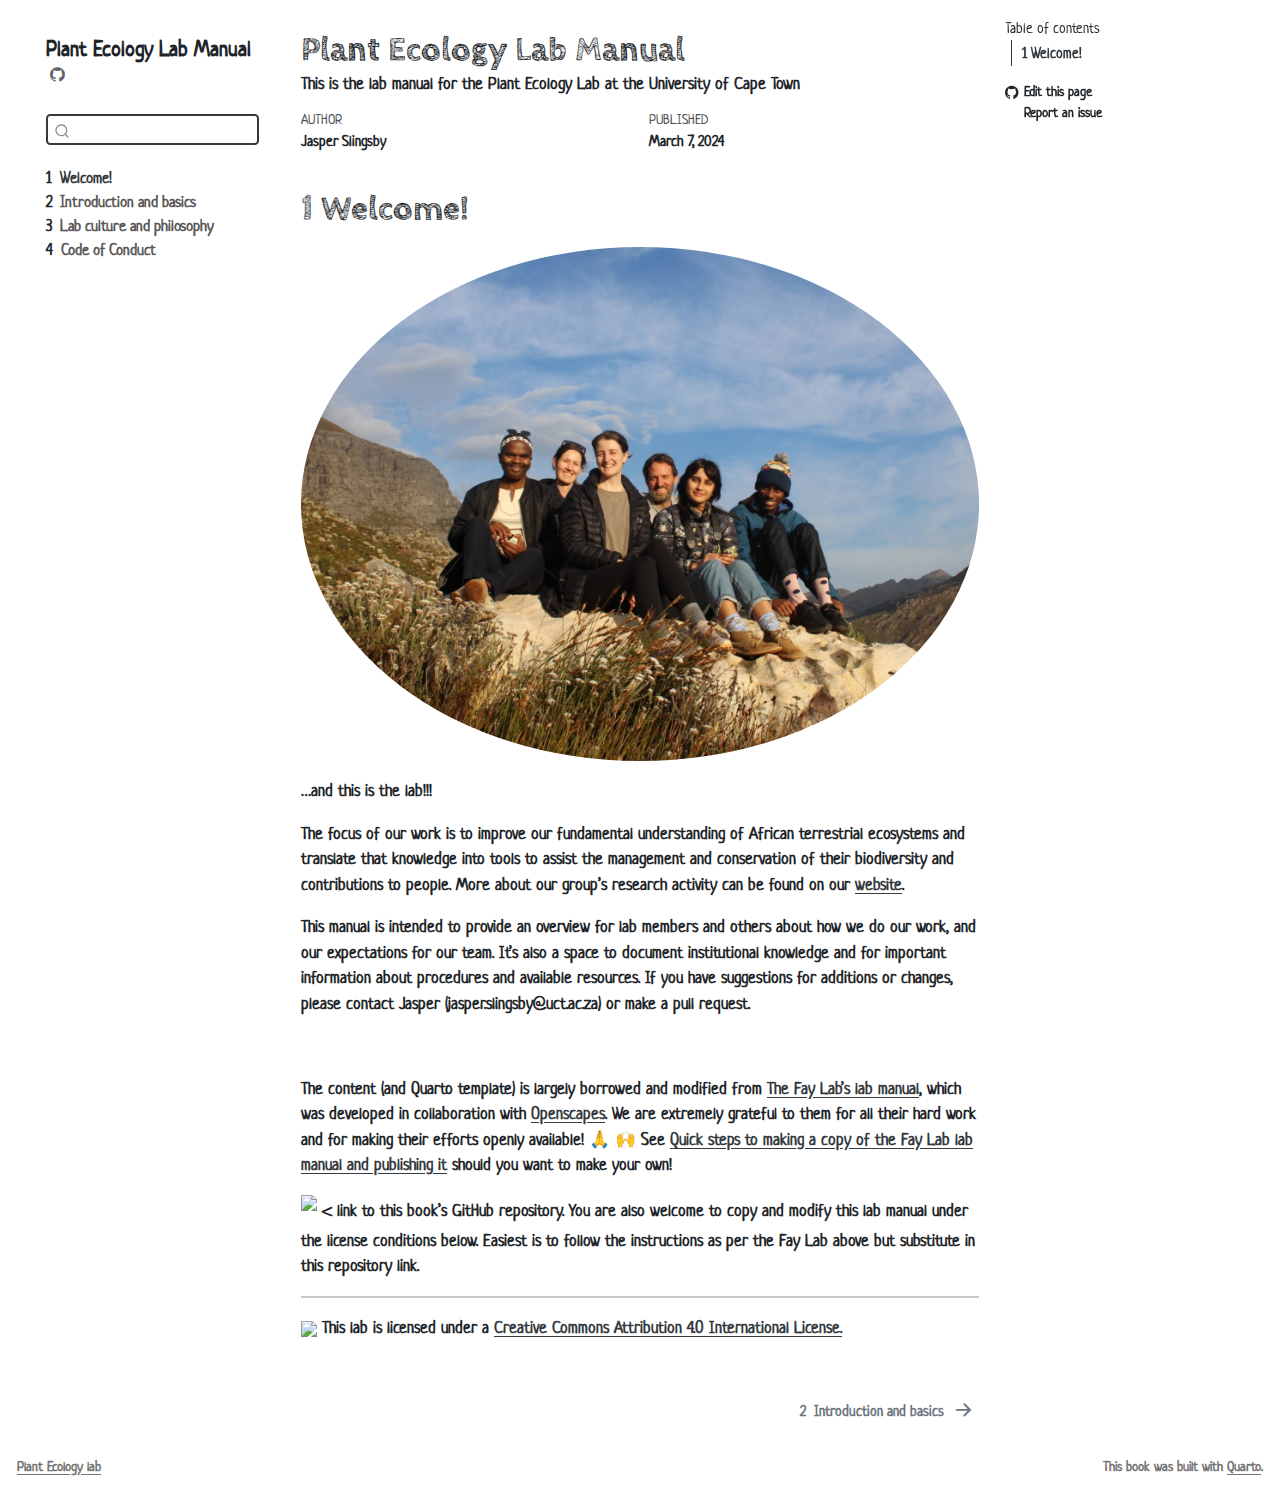
==== commit cb9d22c4: "Built site for gh-pages" ====
--- a/index.html
+++ b/index.html
@@ -2,12 +2,12 @@
 <html xmlns="http://www.w3.org/1999/xhtml" lang="en" xml:lang="en"><head>
 
 <meta charset="utf-8">
-<meta name="generator" content="quarto-1.1.251">
+<meta name="generator" content="quarto-1.4.551">
 
 <meta name="viewport" content="width=device-width, initial-scale=1.0, user-scalable=yes">
 
 <meta name="author" content="Jasper Slingsby">
-<meta name="dcterms.date" content="2022-11-07">
+<meta name="dcterms.date" content="2024-03-07">
 <meta name="description" content="This is the lab manual for the Plant Ecology Lab at the University of Cape Town">
 
 <title>Plant Ecology Lab Manual</title>
@@ -20,7 +20,7 @@
 ul.task-list{list-style: none;}
 ul.task-list li input[type="checkbox"] {
   width: 0.8em;
-  margin: 0 0.8em 0.2em -1.6em;
+  margin: 0 0.8em 0.2em -1em; /* quarto-specific, see https://github.com/quarto-dev/quarto-cli/issues/4556 */ 
   vertical-align: middle;
 }
 </style>
@@ -49,7 +49,13 @@
   "collapse-after": 3,
   "panel-placement": "start",
   "type": "textbox",
-  "limit": 20,
+  "limit": 50,
+  "keyboard-shortcut": [
+    "f",
+    "/",
+    "s"
+  ],
+  "show-item-context": false,
   "language": {
     "search-no-results-text": "No results",
     "search-matching-documents-text": "matching documents",
@@ -58,8 +64,10 @@
     "search-more-match-text": "more match in this document",
     "search-more-matches-text": "more matches in this document",
     "search-clear-button-title": "Clear",
+    "search-text-placeholder": "",
     "search-detached-cancel-button-title": "Cancel",
-    "search-submit-button-title": "Submit"
+    "search-submit-button-title": "Submit",
+    "search-label": "Search"
   }
 }</script>
 
@@ -70,11 +78,16 @@
 
 <div id="quarto-search-results"></div>
   <header id="quarto-header" class="headroom fixed-top">
-  <nav class="quarto-secondary-nav" data-bs-toggle="collapse" data-bs-target="#quarto-sidebar" aria-controls="quarto-sidebar" aria-expanded="false" aria-label="Toggle sidebar navigation" onclick="if (window.quartoToggleHeadroom) { window.quartoToggleHeadroom(); }">
-    <div class="container-fluid d-flex justify-content-between">
-      <h1 class="quarto-secondary-nav-title">Plant Ecology Lab Manual</h1>
-      <button type="button" class="quarto-btn-toggle btn" aria-label="Show secondary navigation">
-        <i class="bi bi-chevron-right"></i>
+  <nav class="quarto-secondary-nav">
+    <div class="container-fluid d-flex">
+      <button type="button" class="quarto-btn-toggle btn" data-bs-toggle="collapse" data-bs-target=".quarto-sidebar-collapse-item" aria-controls="quarto-sidebar" aria-expanded="false" aria-label="Toggle sidebar navigation" onclick="if (window.quartoToggleHeadroom) { window.quartoToggleHeadroom(); }">
+        <i class="bi bi-layout-text-sidebar-reverse"></i>
+      </button>
+        <nav class="quarto-page-breadcrumbs" aria-label="breadcrumb"><ol class="breadcrumb"><li class="breadcrumb-item"><a href="./index.html"><span class="chapter-number">1</span>&nbsp; <span class="chapter-title">Welcome!</span></a></li></ol></nav>
+        <a class="flex-grow-1" role="button" data-bs-toggle="collapse" data-bs-target=".quarto-sidebar-collapse-item" aria-controls="quarto-sidebar" aria-expanded="false" aria-label="Toggle sidebar navigation" onclick="if (window.quartoToggleHeadroom) { window.quartoToggleHeadroom(); }">      
+        </a>
+      <button type="button" class="btn quarto-search-button" aria-label="" onclick="window.quartoOpenSearch();">
+        <i class="bi bi-search"></i>
       </button>
     </div>
   </nav>
@@ -82,61 +95,66 @@
 <!-- content -->
 <div id="quarto-content" class="quarto-container page-columns page-rows-contents page-layout-article">
 <!-- sidebar -->
-  <nav id="quarto-sidebar" class="sidebar collapse sidebar-navigation floating overflow-auto">
+  <nav id="quarto-sidebar" class="sidebar collapse collapse-horizontal quarto-sidebar-collapse-item sidebar-navigation floating overflow-auto">
     <div class="pt-lg-2 mt-2 text-left sidebar-header">
     <div class="sidebar-title mb-0 py-0">
       <a href="./">Plant Ecology Lab Manual</a> 
         <div class="sidebar-tools-main">
-    <a href="https://github.com/jslingsby/lab-manual" title="Source Code" class="sidebar-tool px-1"><i class="bi bi-github"></i></a>
+    <a href="https://github.com/jslingsby/lab-manual" title="Source Code" class="quarto-navigation-tool px-1" aria-label="Source Code"><i class="bi bi-github"></i></a>
 </div>
     </div>
       </div>
-      <div class="mt-2 flex-shrink-0 align-items-center">
+        <div class="mt-2 flex-shrink-0 align-items-center">
         <div class="sidebar-search">
         <div id="quarto-search" class="" title="Search"></div>
         </div>
-      </div>
+        </div>
     <div class="sidebar-menu-container"> 
     <ul class="list-unstyled mt-1">
         <li class="sidebar-item">
   <div class="sidebar-item-container"> 
-  <a href="./index.html" class="sidebar-item-text sidebar-link active"><span class="chapter-number">1</span>&nbsp; <span class="chapter-title">Welcome!</span></a>
+  <a href="./index.html" class="sidebar-item-text sidebar-link active">
+ <span class="menu-text"><span class="chapter-number">1</span>&nbsp; <span class="chapter-title">Welcome!</span></span></a>
   </div>
 </li>
         <li class="sidebar-item">
   <div class="sidebar-item-container"> 
-  <a href="./01-intro-how-we-work.html" class="sidebar-item-text sidebar-link"><span class="chapter-number">2</span>&nbsp; <span class="chapter-title">Introduction and basics</span></a>
+  <a href="./01-intro-how-we-work.html" class="sidebar-item-text sidebar-link">
+ <span class="menu-text"><span class="chapter-number">2</span>&nbsp; <span class="chapter-title">Introduction and basics</span></span></a>
   </div>
 </li>
         <li class="sidebar-item">
   <div class="sidebar-item-container"> 
-  <a href="./02-lab-culture-philosophy.html" class="sidebar-item-text sidebar-link"><span class="chapter-number">3</span>&nbsp; <span class="chapter-title">Lab culture and philosophy</span></a>
+  <a href="./02-lab-culture-philosophy.html" class="sidebar-item-text sidebar-link">
+ <span class="menu-text"><span class="chapter-number">3</span>&nbsp; <span class="chapter-title">Lab culture and philosophy</span></span></a>
   </div>
 </li>
         <li class="sidebar-item">
   <div class="sidebar-item-container"> 
-  <a href="./03-code-of-conduct.html" class="sidebar-item-text sidebar-link"><span class="chapter-number">4</span>&nbsp; <span class="chapter-title">Code of Conduct</span></a>
+  <a href="./03-code-of-conduct.html" class="sidebar-item-text sidebar-link">
+ <span class="menu-text"><span class="chapter-number">4</span>&nbsp; <span class="chapter-title">Code of Conduct</span></span></a>
   </div>
 </li>
     </ul>
     </div>
 </nav>
+<div id="quarto-sidebar-glass" class="quarto-sidebar-collapse-item" data-bs-toggle="collapse" data-bs-target=".quarto-sidebar-collapse-item"></div>
 <!-- margin-sidebar -->
     <div id="quarto-margin-sidebar" class="sidebar margin-sidebar">
         <nav id="TOC" role="doc-toc" class="toc-active">
     <h2 id="toc-title">Table of contents</h2>
    
   <ul>
-  <li><a href="#welcome" id="toc-welcome" class="nav-link active" data-scroll-target="#welcome"><span class="toc-section-number">1</span>  Welcome!</a></li>
+  <li><a href="#welcome" id="toc-welcome" class="nav-link active" data-scroll-target="#welcome"><span class="header-section-number">1</span> Welcome!</a></li>
   </ul>
-<div class="toc-actions"><div><i class="bi bi-github"></i></div><div class="action-links"><p><a href="https://github.com/jslingsby/lab-manual/edit/main/index.qmd" class="toc-action">Edit this page</a></p><p><a href="https://github.com/jslingsby/lab-manual/issues/new" class="toc-action">Report an issue</a></p></div></div></nav>
+<div class="toc-actions"><ul><li><a href="https://github.com/jslingsby/lab-manual/edit/main/index.qmd" class="toc-action"><i class="bi bi-github"></i>Edit this page</a></li><li><a href="https://github.com/jslingsby/lab-manual/issues/new" class="toc-action"><i class="bi empty"></i>Report an issue</a></li></ul></div></nav>
     </div>
 <!-- main -->
 <main class="content" id="quarto-document-content">
 
 <header id="title-block-header" class="quarto-title-block default">
 <div class="quarto-title">
-<h1 class="title d-none d-lg-block">Plant Ecology Lab Manual</h1>
+<h1 class="title">Plant Ecology Lab Manual</h1>
 </div>
 
 <div>
@@ -158,14 +176,17 @@
     <div>
     <div class="quarto-title-meta-heading">Published</div>
     <div class="quarto-title-meta-contents">
-      <p class="date">November 7, 2022</p>
+      <p class="date">March 7, 2024</p>
     </div>
   </div>
+  
     
   </div>
   
 
+
 </header>
+
 
 <section id="welcome" class="level1" data-number="1">
 <h1 data-number="1"><span class="header-section-number">1</span> Welcome!</h1>
@@ -175,7 +196,7 @@
 <p>This manual is intended to provide an overview for lab members and others about how we do our work, and our expectations for our team. It’s also a space to document institutional knowledge and for important information about procedures and available resources. If you have suggestions for additions or changes, please contact Jasper (jasper.slingsby@uct.ac.za) or make a pull request.</p>
 <p><br></p>
 <p>The content (and Quarto template) is largely borrowed and modified from <a href="https://github.com/thefaylab/lab-manual">The Fay Lab’s lab manual</a>, which was developed in collaboration with <a href="https://openscapes.org">Openscapes</a>. We are extremely grateful to them for all their hard work and for making their efforts openly available! 🙏&nbsp;🙌&nbsp;See <a href="https://github.com/thefaylab/lab-manual/wiki/Quick-steps-to-making-a-copy-of-the-lab-manual-&amp;-publishing-it">Quick steps to making a copy of the Fay Lab lab manual and publishing it</a> should you want to make your own!</p>
-<p><a href="https://github.com/jslingsby/lab-manual"><img src="https://github.githubassets.com/images/modules/logos_page/GitHub-Mark.png" class="img-fluid" data-fig-align="left" width="35"></a> &lt; link to this book’s GitHub repository. You are also welcome to copy and modify this lab manual under the license conditions below. Easiest is to follow the instructions as per the Fay Lab above but substitute in this repository link.</p>
+<p><a href="https://github.com/jslingsby/lab-manual"><img src="https://github.githubassets.com/images/modules/logos_page/GitHub-Mark.png" class="img-fluid quarto-figure quarto-figure-left" width="35"></a> &lt; link to this book’s GitHub repository. You are also welcome to copy and modify this lab manual under the license conditions below. Easiest is to follow the instructions as per the Fay Lab above but substitute in this repository link.</p>
 <hr>
 <p><a href="http://creativecommons.org/licenses/by/4.0/" data-fig-alt="Creative Commons License"><img src="img/creative_commons.png" class="img-fluid"></a> This lab is licensed under a <a href="http://creativecommons.org/licenses/by/4.0/">Creative Commons Attribution 4.0 International License.</a></p>
 
@@ -210,9 +231,23 @@
     icon: icon
   };
   anchorJS.add('.anchored');
+  const isCodeAnnotation = (el) => {
+    for (const clz of el.classList) {
+      if (clz.startsWith('code-annotation-')) {                     
+        return true;
+      }
+    }
+    return false;
+  }
   const clipboard = new window.ClipboardJS('.code-copy-button', {
-    target: function(trigger) {
-      return trigger.previousElementSibling;
+    text: function(trigger) {
+      const codeEl = trigger.previousElementSibling.cloneNode(true);
+      for (const childEl of codeEl.children) {
+        if (isCodeAnnotation(childEl)) {
+          childEl.remove();
+        }
+      }
+      return codeEl.innerText;
     }
   });
   clipboard.on('success', function(e) {
@@ -224,17 +259,51 @@
     button.classList.add('code-copy-button-checked');
     var currentTitle = button.getAttribute("title");
     button.setAttribute("title", "Copied!");
+    let tooltip;
+    if (window.bootstrap) {
+      button.setAttribute("data-bs-toggle", "tooltip");
+      button.setAttribute("data-bs-placement", "left");
+      button.setAttribute("data-bs-title", "Copied!");
+      tooltip = new bootstrap.Tooltip(button, 
+        { trigger: "manual", 
+          customClass: "code-copy-button-tooltip",
+          offset: [0, -8]});
+      tooltip.show();    
+    }
     setTimeout(function() {
+      if (tooltip) {
+        tooltip.hide();
+        button.removeAttribute("data-bs-title");
+        button.removeAttribute("data-bs-toggle");
+        button.removeAttribute("data-bs-placement");
+      }
       button.setAttribute("title", currentTitle);
       button.classList.remove('code-copy-button-checked');
     }, 1000);
     // clear code selection
     e.clearSelection();
   });
-  function tippyHover(el, contentFn) {
+    var localhostRegex = new RegExp(/^(?:http|https):\/\/localhost\:?[0-9]*\//);
+    var mailtoRegex = new RegExp(/^mailto:/);
+      var filterRegex = new RegExp("https:\/\/jslingsby\.github\.io\/lab-manual\/");
+    var isInternal = (href) => {
+        return filterRegex.test(href) || localhostRegex.test(href) || mailtoRegex.test(href);
+    }
+    // Inspect non-navigation links and adorn them if external
+ 	var links = window.document.querySelectorAll('a[href]:not(.nav-link):not(.navbar-brand):not(.toc-action):not(.sidebar-link):not(.sidebar-item-toggle):not(.pagination-link):not(.no-external):not([aria-hidden]):not(.dropdown-item):not(.quarto-navigation-tool)');
+    for (var i=0; i<links.length; i++) {
+      const link = links[i];
+      if (!isInternal(link.href)) {
+        // undo the damage that might have been done by quarto-nav.js in the case of
+        // links that we want to consider external
+        if (link.dataset.originalHref !== undefined) {
+          link.href = link.dataset.originalHref;
+        }
+      }
+    }
+  function tippyHover(el, contentFn, onTriggerFn, onUntriggerFn) {
     const config = {
       allowHTML: true,
-      content: contentFn,
       maxWidth: 500,
       delay: 100,
       arrow: false,
@@ -244,8 +313,17 @@
       interactive: true,
       interactiveBorder: 10,
       theme: 'quarto',
-      placement: 'bottom-start'
+      placement: 'bottom-start',
     };
+    if (contentFn) {
+      config.content = contentFn;
+    }
+    if (onTriggerFn) {
+      config.onTrigger = onTriggerFn;
+    }
+    if (onUntriggerFn) {
+      config.onUntrigger = onUntriggerFn;
+    }
     window.tippy(el, config); 
   }
   const noterefs = window.document.querySelectorAll('a[role="doc-noteref"]');
@@ -257,27 +335,281 @@
       try { href = new URL(href).hash; } catch {}
       const id = href.replace(/^#\/?/, "");
       const note = window.document.getElementById(id);
-      return note.innerHTML;
+      if (note) {
+        return note.innerHTML;
+      } else {
+        return "";
+      }
     });
   }
+  const xrefs = window.document.querySelectorAll('a.quarto-xref');
+  const processXRef = (id, note) => {
+    // Strip column container classes
+    const stripColumnClz = (el) => {
+      el.classList.remove("page-full", "page-columns");
+      if (el.children) {
+        for (const child of el.children) {
+          stripColumnClz(child);
+        }
+      }
+    }
+    stripColumnClz(note)
+    if (id === null || id.startsWith('sec-')) {
+      // Special case sections, only their first couple elements
+      const container = document.createElement("div");
+      if (note.children && note.children.length > 2) {
+        container.appendChild(note.children[0].cloneNode(true));
+        for (let i = 1; i < note.children.length; i++) {
+          const child = note.children[i];
+          if (child.tagName === "P" && child.innerText === "") {
+            continue;
+          } else {
+            container.appendChild(child.cloneNode(true));
+            break;
+          }
+        }
+        if (window.Quarto?.typesetMath) {
+          window.Quarto.typesetMath(container);
+        }
+        return container.innerHTML
+      } else {
+        if (window.Quarto?.typesetMath) {
+          window.Quarto.typesetMath(note);
+        }
+        return note.innerHTML;
+      }
+    } else {
+      // Remove any anchor links if they are present
+      const anchorLink = note.querySelector('a.anchorjs-link');
+      if (anchorLink) {
+        anchorLink.remove();
+      }
+      if (window.Quarto?.typesetMath) {
+        window.Quarto.typesetMath(note);
+      }
+      // TODO in 1.5, we should make sure this works without a callout special case
+      if (note.classList.contains("callout")) {
+        return note.outerHTML;
+      } else {
+        return note.innerHTML;
+      }
+    }
+  }
+  for (var i=0; i<xrefs.length; i++) {
+    const xref = xrefs[i];
+    tippyHover(xref, undefined, function(instance) {
+      instance.disable();
+      let url = xref.getAttribute('href');
+      let hash = undefined; 
+      if (url.startsWith('#')) {
+        hash = url;
+      } else {
+        try { hash = new URL(url).hash; } catch {}
+      }
+      if (hash) {
+        const id = hash.replace(/^#\/?/, "");
+        const note = window.document.getElementById(id);
+        if (note !== null) {
+          try {
+            const html = processXRef(id, note.cloneNode(true));
+            instance.setContent(html);
+          } finally {
+            instance.enable();
+            instance.show();
+          }
+        } else {
+          // See if we can fetch this
+          fetch(url.split('#')[0])
+          .then(res => res.text())
+          .then(html => {
+            const parser = new DOMParser();
+            const htmlDoc = parser.parseFromString(html, "text/html");
+            const note = htmlDoc.getElementById(id);
+            if (note !== null) {
+              const html = processXRef(id, note);
+              instance.setContent(html);
+            } 
+          }).finally(() => {
+            instance.enable();
+            instance.show();
+          });
+        }
+      } else {
+        // See if we can fetch a full url (with no hash to target)
+        // This is a special case and we should probably do some content thinning / targeting
+        fetch(url)
+        .then(res => res.text())
+        .then(html => {
+          const parser = new DOMParser();
+          const htmlDoc = parser.parseFromString(html, "text/html");
+          const note = htmlDoc.querySelector('main.content');
+          if (note !== null) {
+            // This should only happen for chapter cross references
+            // (since there is no id in the URL)
+            // remove the first header
+            if (note.children.length > 0 && note.children[0].tagName === "HEADER") {
+              note.children[0].remove();
+            }
+            const html = processXRef(null, note);
+            instance.setContent(html);
+          } 
+        }).finally(() => {
+          instance.enable();
+          instance.show();
+        });
+      }
+    }, function(instance) {
+    });
+  }
+      let selectedAnnoteEl;
+      const selectorForAnnotation = ( cell, annotation) => {
+        let cellAttr = 'data-code-cell="' + cell + '"';
+        let lineAttr = 'data-code-annotation="' +  annotation + '"';
+        const selector = 'span[' + cellAttr + '][' + lineAttr + ']';
+        return selector;
+      }
+      const selectCodeLines = (annoteEl) => {
+        const doc = window.document;
+        const targetCell = annoteEl.getAttribute("data-target-cell");
+        const targetAnnotation = annoteEl.getAttribute("data-target-annotation");
+        const annoteSpan = window.document.querySelector(selectorForAnnotation(targetCell, targetAnnotation));
+        const lines = annoteSpan.getAttribute("data-code-lines").split(",");
+        const lineIds = lines.map((line) => {
+          return targetCell + "-" + line;
+        })
+        let top = null;
+        let height = null;
+        let parent = null;
+        if (lineIds.length > 0) {
+            //compute the position of the single el (top and bottom and make a div)
+            const el = window.document.getElementById(lineIds[0]);
+            top = el.offsetTop;
+            height = el.offsetHeight;
+            parent = el.parentElement.parentElement;
+          if (lineIds.length > 1) {
+            const lastEl = window.document.getElementById(lineIds[lineIds.length - 1]);
+            const bottom = lastEl.offsetTop + lastEl.offsetHeight;
+            height = bottom - top;
+          }
+          if (top !== null && height !== null && parent !== null) {
+            // cook up a div (if necessary) and position it 
+            let div = window.document.getElementById("code-annotation-line-highlight");
+            if (div === null) {
+              div = window.document.createElement("div");
+              div.setAttribute("id", "code-annotation-line-highlight");
+              div.style.position = 'absolute';
+              parent.appendChild(div);
+            }
+            div.style.top = top - 2 + "px";
+            div.style.height = height + 4 + "px";
+            div.style.left = 0;
+            let gutterDiv = window.document.getElementById("code-annotation-line-highlight-gutter");
+            if (gutterDiv === null) {
+              gutterDiv = window.document.createElement("div");
+              gutterDiv.setAttribute("id", "code-annotation-line-highlight-gutter");
+              gutterDiv.style.position = 'absolute';
+              const codeCell = window.document.getElementById(targetCell);
+              const gutter = codeCell.querySelector('.code-annotation-gutter');
+              gutter.appendChild(gutterDiv);
+            }
+            gutterDiv.style.top = top - 2 + "px";
+            gutterDiv.style.height = height + 4 + "px";
+          }
+          selectedAnnoteEl = annoteEl;
+        }
+      };
+      const unselectCodeLines = () => {
+        const elementsIds = ["code-annotation-line-highlight", "code-annotation-line-highlight-gutter"];
+        elementsIds.forEach((elId) => {
+          const div = window.document.getElementById(elId);
+          if (div) {
+            div.remove();
+          }
+        });
+        selectedAnnoteEl = undefined;
+      };
+        // Handle positioning of the toggle
+    window.addEventListener(
+      "resize",
+      throttle(() => {
+        elRect = undefined;
+        if (selectedAnnoteEl) {
+          selectCodeLines(selectedAnnoteEl);
+        }
+      }, 10)
+    );
+    function throttle(fn, ms) {
+    let throttle = false;
+    let timer;
+      return (...args) => {
+        if(!throttle) { // first call gets through
+            fn.apply(this, args);
+            throttle = true;
+        } else { // all the others get throttled
+            if(timer) clearTimeout(timer); // cancel #2
+            timer = setTimeout(() => {
+              fn.apply(this, args);
+              timer = throttle = false;
+            }, ms);
+        }
+      };
+    }
+      // Attach click handler to the DT
+      const annoteDls = window.document.querySelectorAll('dt[data-target-cell]');
+      for (const annoteDlNode of annoteDls) {
+        annoteDlNode.addEventListener('click', (event) => {
+          const clickedEl = event.target;
+          if (clickedEl !== selectedAnnoteEl) {
+            unselectCodeLines();
+            const activeEl = window.document.querySelector('dt[data-target-cell].code-annotation-active');
+            if (activeEl) {
+              activeEl.classList.remove('code-annotation-active');
+            }
+            selectCodeLines(clickedEl);
+            clickedEl.classList.add('code-annotation-active');
+          } else {
+            // Unselect the line
+            unselectCodeLines();
+            clickedEl.classList.remove('code-annotation-active');
+          }
+        });
+      }
+  const findCites = (el) => {
+    const parentEl = el.parentElement;
+    if (parentEl) {
+      const cites = parentEl.dataset.cites;
+      if (cites) {
+        return {
+          el,
+          cites: cites.split(' ')
+        };
+      } else {
+        return findCites(el.parentElement)
+      }
+    } else {
+      return undefined;
+    }
+  };
   var bibliorefs = window.document.querySelectorAll('a[role="doc-biblioref"]');
   for (var i=0; i<bibliorefs.length; i++) {
     const ref = bibliorefs[i];
-    const cites = ref.parentNode.getAttribute('data-cites').split(' ');
-    tippyHover(ref, function() {
-      var popup = window.document.createElement('div');
-      cites.forEach(function(cite) {
-        var citeDiv = window.document.createElement('div');
-        citeDiv.classList.add('hanging-indent');
-        citeDiv.classList.add('csl-entry');
-        var biblioDiv = window.document.getElementById('ref-' + cite);
-        if (biblioDiv) {
-          citeDiv.innerHTML = biblioDiv.innerHTML;
-        }
-        popup.appendChild(citeDiv);
+    const citeInfo = findCites(ref);
+    if (citeInfo) {
+      tippyHover(citeInfo.el, function() {
+        var popup = window.document.createElement('div');
+        citeInfo.cites.forEach(function(cite) {
+          var citeDiv = window.document.createElement('div');
+          citeDiv.classList.add('hanging-indent');
+          citeDiv.classList.add('csl-entry');
+          var biblioDiv = window.document.getElementById('ref-' + cite);
+          if (biblioDiv) {
+            citeDiv.innerHTML = biblioDiv.innerHTML;
+          }
+          popup.appendChild(citeDiv);
+        });
+        return popup.innerHTML;
       });
-      return popup.innerHTML;
-    });
+    }
   }
 });
 </script>
@@ -285,7 +617,7 @@
   <div class="nav-page nav-page-previous">
   </div>
   <div class="nav-page nav-page-next">
-      <a href="./01-intro-how-we-work.html" class="pagination-link">
+      <a href="./01-intro-how-we-work.html" class="pagination-link" aria-label="Introduction and basics">
         <span class="nav-page-text"><span class="chapter-number">2</span>&nbsp; <span class="chapter-title">Introduction and basics</span></span> <i class="bi bi-arrow-right-short"></i>
       </a>
   </div>
@@ -293,11 +625,19 @@
 </div> <!-- /content -->
 <footer class="footer">
   <div class="nav-footer">
-    <div class="nav-footer-left"><a href="https://www.plantecolo.gy/">Plant Ecology lab</a></div>   
-    <div class="nav-footer-right">This book was built with <a href="https://quarto.org/">Quarto</a>.</div>
+    <div class="nav-footer-left">
+<p><a href="https://www.plantecolo.gy/">Plant Ecology lab</a></p>
+</div>   
+    <div class="nav-footer-center">
+      &nbsp;
+    <div class="toc-actions d-sm-block d-md-none"><ul><li><a href="https://github.com/jslingsby/lab-manual/edit/main/index.qmd" class="toc-action"><i class="bi bi-github"></i>Edit this page</a></li><li><a href="https://github.com/jslingsby/lab-manual/issues/new" class="toc-action"><i class="bi empty"></i>Report an issue</a></li></ul></div></div>
+    <div class="nav-footer-right">
+<p>This book was built with <a href="https://quarto.org/">Quarto</a>.</p>
+</div>
   </div>
 </footer>
 
 
 
+
 </body></html>--- a/site_libs/quarto-html/quarto-syntax-highlighting.css
+++ b/site_libs/quarto-html/quarto-syntax-highlighting.css
@@ -0,0 +1,203 @@
+/* quarto syntax highlight colors */
+:root {
+  --quarto-hl-ot-color: #003B4F;
+  --quarto-hl-at-color: #657422;
+  --quarto-hl-ss-color: #20794D;
+  --quarto-hl-an-color: #5E5E5E;
+  --quarto-hl-fu-color: #4758AB;
+  --quarto-hl-st-color: #20794D;
+  --quarto-hl-cf-color: #003B4F;
+  --quarto-hl-op-color: #5E5E5E;
+  --quarto-hl-er-color: #AD0000;
+  --quarto-hl-bn-color: #AD0000;
+  --quarto-hl-al-color: #AD0000;
+  --quarto-hl-va-color: #111111;
+  --quarto-hl-bu-color: inherit;
+  --quarto-hl-ex-color: inherit;
+  --quarto-hl-pp-color: #AD0000;
+  --quarto-hl-in-color: #5E5E5E;
+  --quarto-hl-vs-color: #20794D;
+  --quarto-hl-wa-color: #5E5E5E;
+  --quarto-hl-do-color: #5E5E5E;
+  --quarto-hl-im-color: #00769E;
+  --quarto-hl-ch-color: #20794D;
+  --quarto-hl-dt-color: #AD0000;
+  --quarto-hl-fl-color: #AD0000;
+  --quarto-hl-co-color: #5E5E5E;
+  --quarto-hl-cv-color: #5E5E5E;
+  --quarto-hl-cn-color: #8f5902;
+  --quarto-hl-sc-color: #5E5E5E;
+  --quarto-hl-dv-color: #AD0000;
+  --quarto-hl-kw-color: #003B4F;
+}
+
+/* other quarto variables */
+:root {
+  --quarto-font-monospace: SFMono-Regular, Menlo, Monaco, Consolas, "Liberation Mono", "Courier New", monospace;
+}
+
+pre > code.sourceCode > span {
+  color: #003B4F;
+}
+
+code span {
+  color: #003B4F;
+}
+
+code.sourceCode > span {
+  color: #003B4F;
+}
+
+div.sourceCode,
+div.sourceCode pre.sourceCode {
+  color: #003B4F;
+}
+
+code span.ot {
+  color: #003B4F;
+  font-style: inherit;
+}
+
+code span.at {
+  color: #657422;
+  font-style: inherit;
+}
+
+code span.ss {
+  color: #20794D;
+  font-style: inherit;
+}
+
+code span.an {
+  color: #5E5E5E;
+  font-style: inherit;
+}
+
+code span.fu {
+  color: #4758AB;
+  font-style: inherit;
+}
+
+code span.st {
+  color: #20794D;
+  font-style: inherit;
+}
+
+code span.cf {
+  color: #003B4F;
+  font-style: inherit;
+}
+
+code span.op {
+  color: #5E5E5E;
+  font-style: inherit;
+}
+
+code span.er {
+  color: #AD0000;
+  font-style: inherit;
+}
+
+code span.bn {
+  color: #AD0000;
+  font-style: inherit;
+}
+
+code span.al {
+  color: #AD0000;
+  font-style: inherit;
+}
+
+code span.va {
+  color: #111111;
+  font-style: inherit;
+}
+
+code span.bu {
+  font-style: inherit;
+}
+
+code span.ex {
+  font-style: inherit;
+}
+
+code span.pp {
+  color: #AD0000;
+  font-style: inherit;
+}
+
+code span.in {
+  color: #5E5E5E;
+  font-style: inherit;
+}
+
+code span.vs {
+  color: #20794D;
+  font-style: inherit;
+}
+
+code span.wa {
+  color: #5E5E5E;
+  font-style: italic;
+}
+
+code span.do {
+  color: #5E5E5E;
+  font-style: italic;
+}
+
+code span.im {
+  color: #00769E;
+  font-style: inherit;
+}
+
+code span.ch {
+  color: #20794D;
+  font-style: inherit;
+}
+
+code span.dt {
+  color: #AD0000;
+  font-style: inherit;
+}
+
+code span.fl {
+  color: #AD0000;
+  font-style: inherit;
+}
+
+code span.co {
+  color: #5E5E5E;
+  font-style: inherit;
+}
+
+code span.cv {
+  color: #5E5E5E;
+  font-style: italic;
+}
+
+code span.cn {
+  color: #8f5902;
+  font-style: inherit;
+}
+
+code span.sc {
+  color: #5E5E5E;
+  font-style: inherit;
+}
+
+code span.dv {
+  color: #AD0000;
+  font-style: inherit;
+}
+
+code span.kw {
+  color: #003B4F;
+  font-style: inherit;
+}
+
+.prevent-inlining {
+  content: "</";
+}
+
+/*# sourceMappingURL=debc5d5d77c3f9108843748ff7464032.css.map */
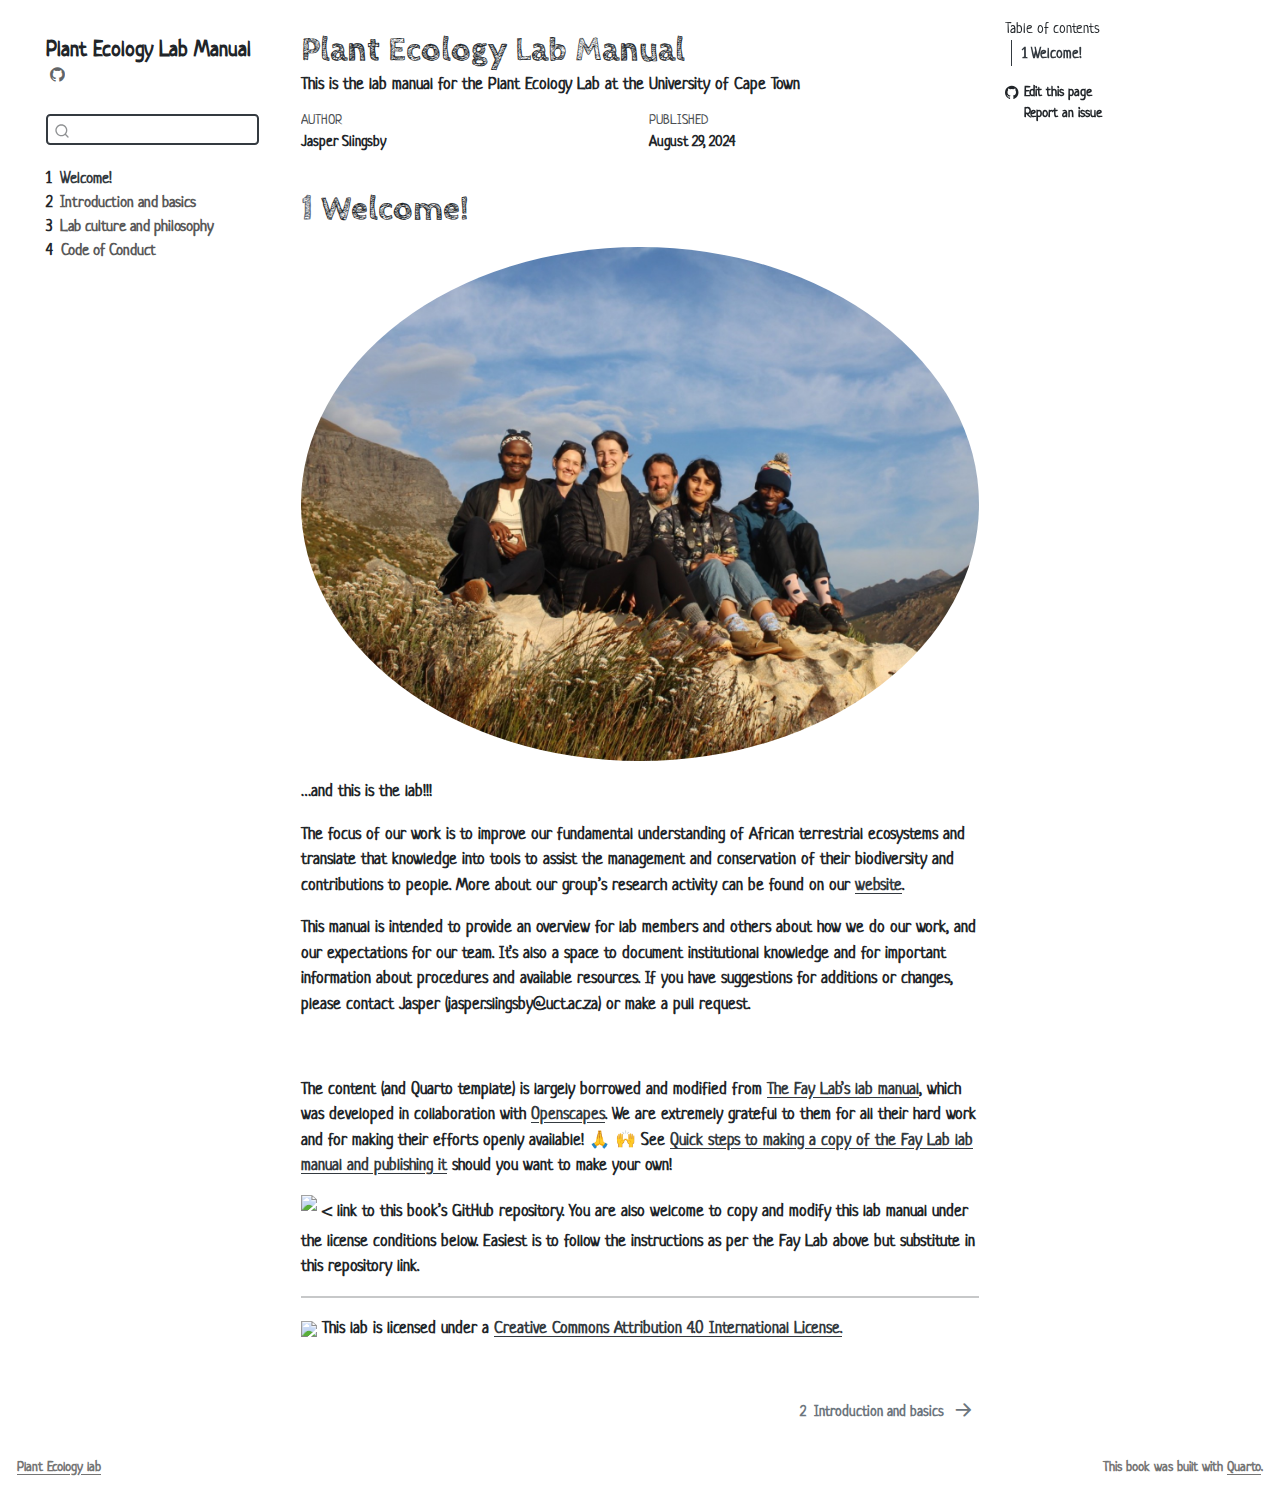
==== commit fef6d1f9: "Built site for gh-pages" ====
--- a/index.html
+++ b/index.html
@@ -2,12 +2,12 @@
 <html xmlns="http://www.w3.org/1999/xhtml" lang="en" xml:lang="en"><head>
 
 <meta charset="utf-8">
-<meta name="generator" content="quarto-1.4.551">
+<meta name="generator" content="quarto-1.5.56">
 
 <meta name="viewport" content="width=device-width, initial-scale=1.0, user-scalable=yes">
 
 <meta name="author" content="Jasper Slingsby">
-<meta name="dcterms.date" content="2024-03-07">
+<meta name="dcterms.date" content="2024-08-29">
 <meta name="description" content="This is the lab manual for the Plant Ecology Lab at the University of Cape Town">
 
 <title>Plant Ecology Lab Manual</title>
@@ -80,13 +80,13 @@
   <header id="quarto-header" class="headroom fixed-top">
   <nav class="quarto-secondary-nav">
     <div class="container-fluid d-flex">
-      <button type="button" class="quarto-btn-toggle btn" data-bs-toggle="collapse" data-bs-target=".quarto-sidebar-collapse-item" aria-controls="quarto-sidebar" aria-expanded="false" aria-label="Toggle sidebar navigation" onclick="if (window.quartoToggleHeadroom) { window.quartoToggleHeadroom(); }">
+      <button type="button" class="quarto-btn-toggle btn" data-bs-toggle="collapse" role="button" data-bs-target=".quarto-sidebar-collapse-item" aria-controls="quarto-sidebar" aria-expanded="false" aria-label="Toggle sidebar navigation" onclick="if (window.quartoToggleHeadroom) { window.quartoToggleHeadroom(); }">
         <i class="bi bi-layout-text-sidebar-reverse"></i>
       </button>
         <nav class="quarto-page-breadcrumbs" aria-label="breadcrumb"><ol class="breadcrumb"><li class="breadcrumb-item"><a href="./index.html"><span class="chapter-number">1</span>&nbsp; <span class="chapter-title">Welcome!</span></a></li></ol></nav>
-        <a class="flex-grow-1" role="button" data-bs-toggle="collapse" data-bs-target=".quarto-sidebar-collapse-item" aria-controls="quarto-sidebar" aria-expanded="false" aria-label="Toggle sidebar navigation" onclick="if (window.quartoToggleHeadroom) { window.quartoToggleHeadroom(); }">      
+        <a class="flex-grow-1" role="navigation" data-bs-toggle="collapse" data-bs-target=".quarto-sidebar-collapse-item" aria-controls="quarto-sidebar" aria-expanded="false" aria-label="Toggle sidebar navigation" onclick="if (window.quartoToggleHeadroom) { window.quartoToggleHeadroom(); }">      
         </a>
-      <button type="button" class="btn quarto-search-button" aria-label="" onclick="window.quartoOpenSearch();">
+      <button type="button" class="btn quarto-search-button" aria-label="Search" onclick="window.quartoOpenSearch();">
         <i class="bi bi-search"></i>
       </button>
     </div>
@@ -176,7 +176,7 @@
     <div>
     <div class="quarto-title-meta-heading">Published</div>
     <div class="quarto-title-meta-contents">
-      <p class="date">March 7, 2024</p>
+      <p class="date">August 29, 2024</p>
     </div>
   </div>
   
@@ -239,18 +239,7 @@
     }
     return false;
   }
-  const clipboard = new window.ClipboardJS('.code-copy-button', {
-    text: function(trigger) {
-      const codeEl = trigger.previousElementSibling.cloneNode(true);
-      for (const childEl of codeEl.children) {
-        if (isCodeAnnotation(childEl)) {
-          childEl.remove();
-        }
-      }
-      return codeEl.innerText;
-    }
-  });
-  clipboard.on('success', function(e) {
+  const onCopySuccess = function(e) {
     // button target
     const button = e.trigger;
     // don't keep focus
@@ -282,7 +271,29 @@
     }, 1000);
     // clear code selection
     e.clearSelection();
+  }
+  const getTextToCopy = function(trigger) {
+      const codeEl = trigger.previousElementSibling.cloneNode(true);
+      for (const childEl of codeEl.children) {
+        if (isCodeAnnotation(childEl)) {
+          childEl.remove();
+        }
+      }
+      return codeEl.innerText;
+  }
+  const clipboard = new window.ClipboardJS('.code-copy-button:not([data-in-quarto-modal])', {
+    text: getTextToCopy
   });
+  clipboard.on('success', onCopySuccess);
+  if (window.document.getElementById('quarto-embedded-source-code-modal')) {
+    // For code content inside modals, clipBoardJS needs to be initialized with a container option
+    // TODO: Check when it could be a function (https://github.com/zenorocha/clipboard.js/issues/860)
+    const clipboardModal = new window.ClipboardJS('.code-copy-button[data-in-quarto-modal]', {
+      text: getTextToCopy,
+      container: window.document.getElementById('quarto-embedded-source-code-modal')
+    });
+    clipboardModal.on('success', onCopySuccess);
+  }
     var localhostRegex = new RegExp(/^(?:http|https):\/\/localhost\:?[0-9]*\//);
     var mailtoRegex = new RegExp(/^mailto:/);
       var filterRegex = new RegExp("https:\/\/jslingsby\.github\.io\/lab-manual\/");
@@ -290,7 +301,7 @@
         return filterRegex.test(href) || localhostRegex.test(href) || mailtoRegex.test(href);
     }
     // Inspect non-navigation links and adorn them if external
- 	var links = window.document.querySelectorAll('a[href]:not(.nav-link):not(.navbar-brand):not(.toc-action):not(.sidebar-link):not(.sidebar-item-toggle):not(.pagination-link):not(.no-external):not([aria-hidden]):not(.dropdown-item):not(.quarto-navigation-tool)');
+ 	var links = window.document.querySelectorAll('a[href]:not(.nav-link):not(.navbar-brand):not(.toc-action):not(.sidebar-link):not(.sidebar-item-toggle):not(.pagination-link):not(.no-external):not([aria-hidden]):not(.dropdown-item):not(.quarto-navigation-tool):not(.about-link)');
     for (var i=0; i<links.length; i++) {
       const link = links[i];
       if (!isInternal(link.href)) {
--- a/site_libs/quarto-html/quarto-syntax-highlighting.css
+++ b/site_libs/quarto-html/quarto-syntax-highlighting.css
@@ -85,6 +85,7 @@
 
 code span.cf {
   color: #003B4F;
+  font-weight: bold;
   font-style: inherit;
 }
 
@@ -193,6 +194,7 @@
 
 code span.kw {
   color: #003B4F;
+  font-weight: bold;
   font-style: inherit;
 }
 
